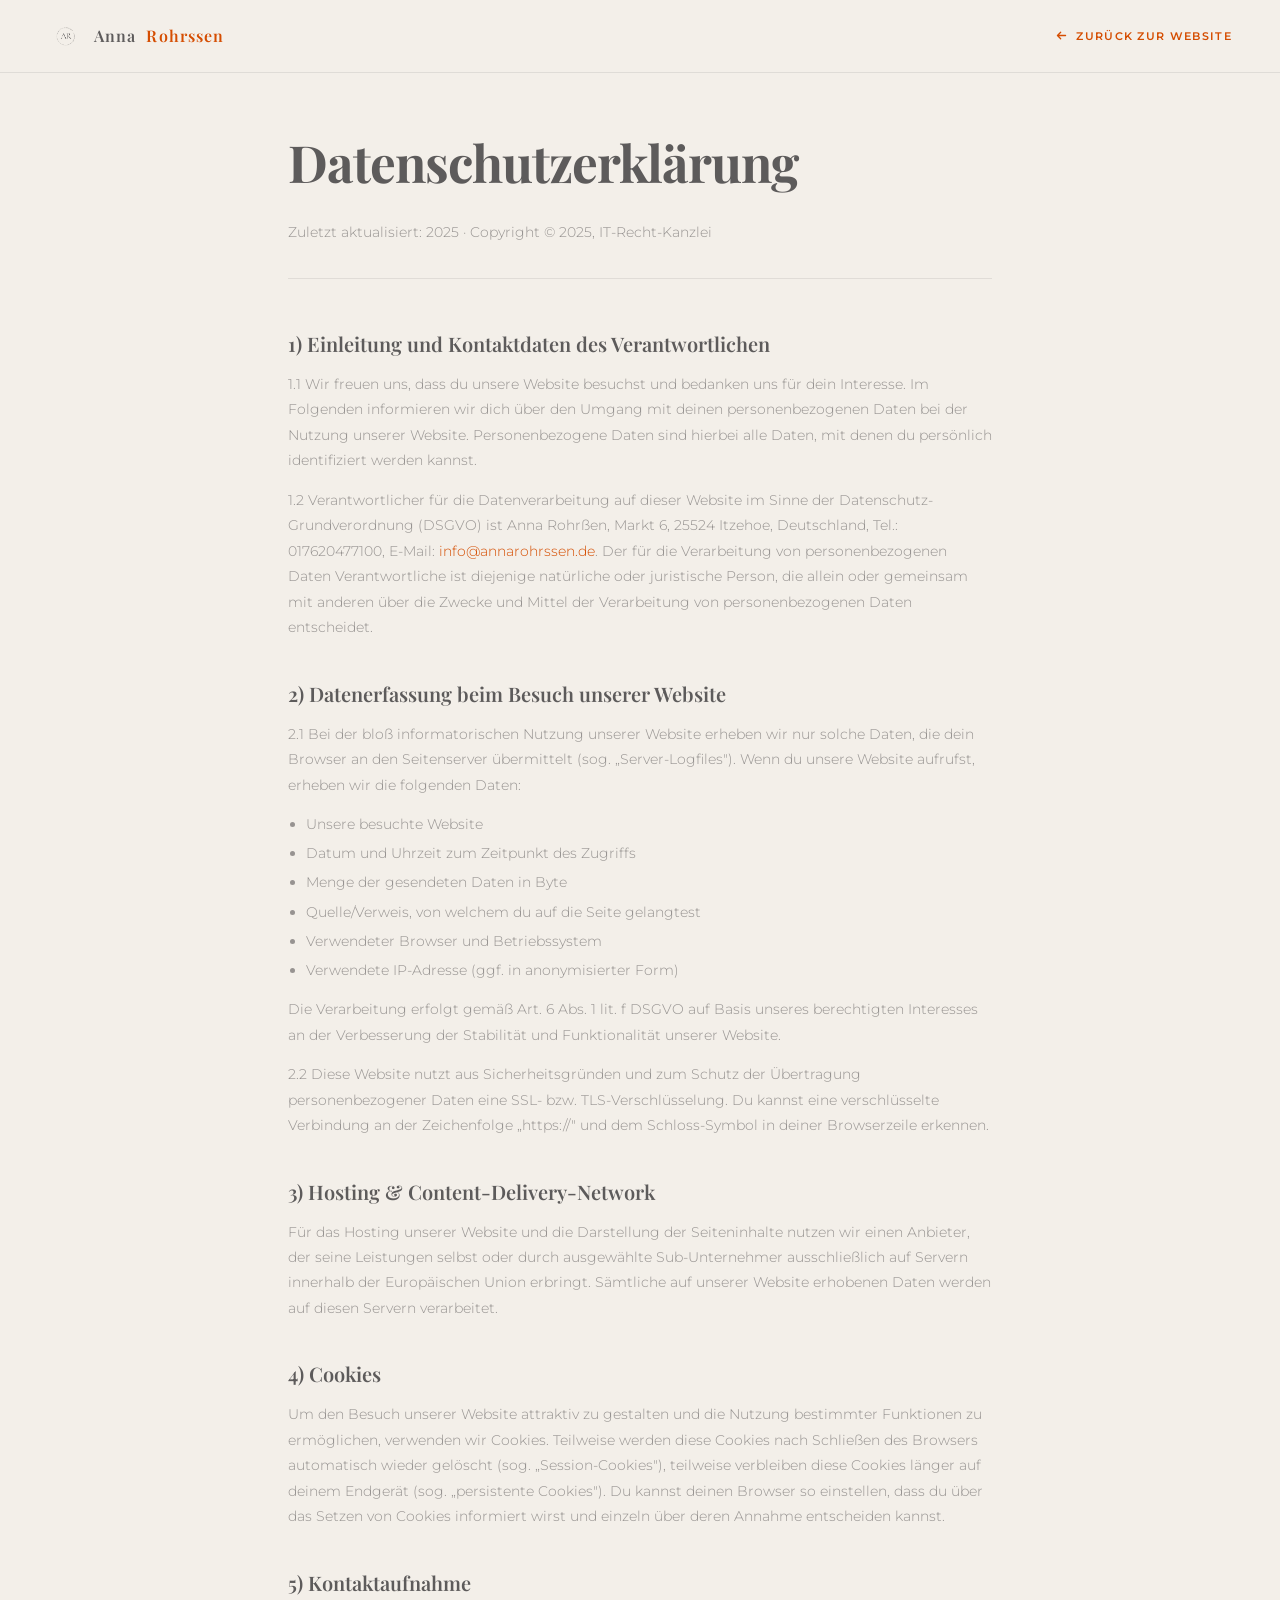
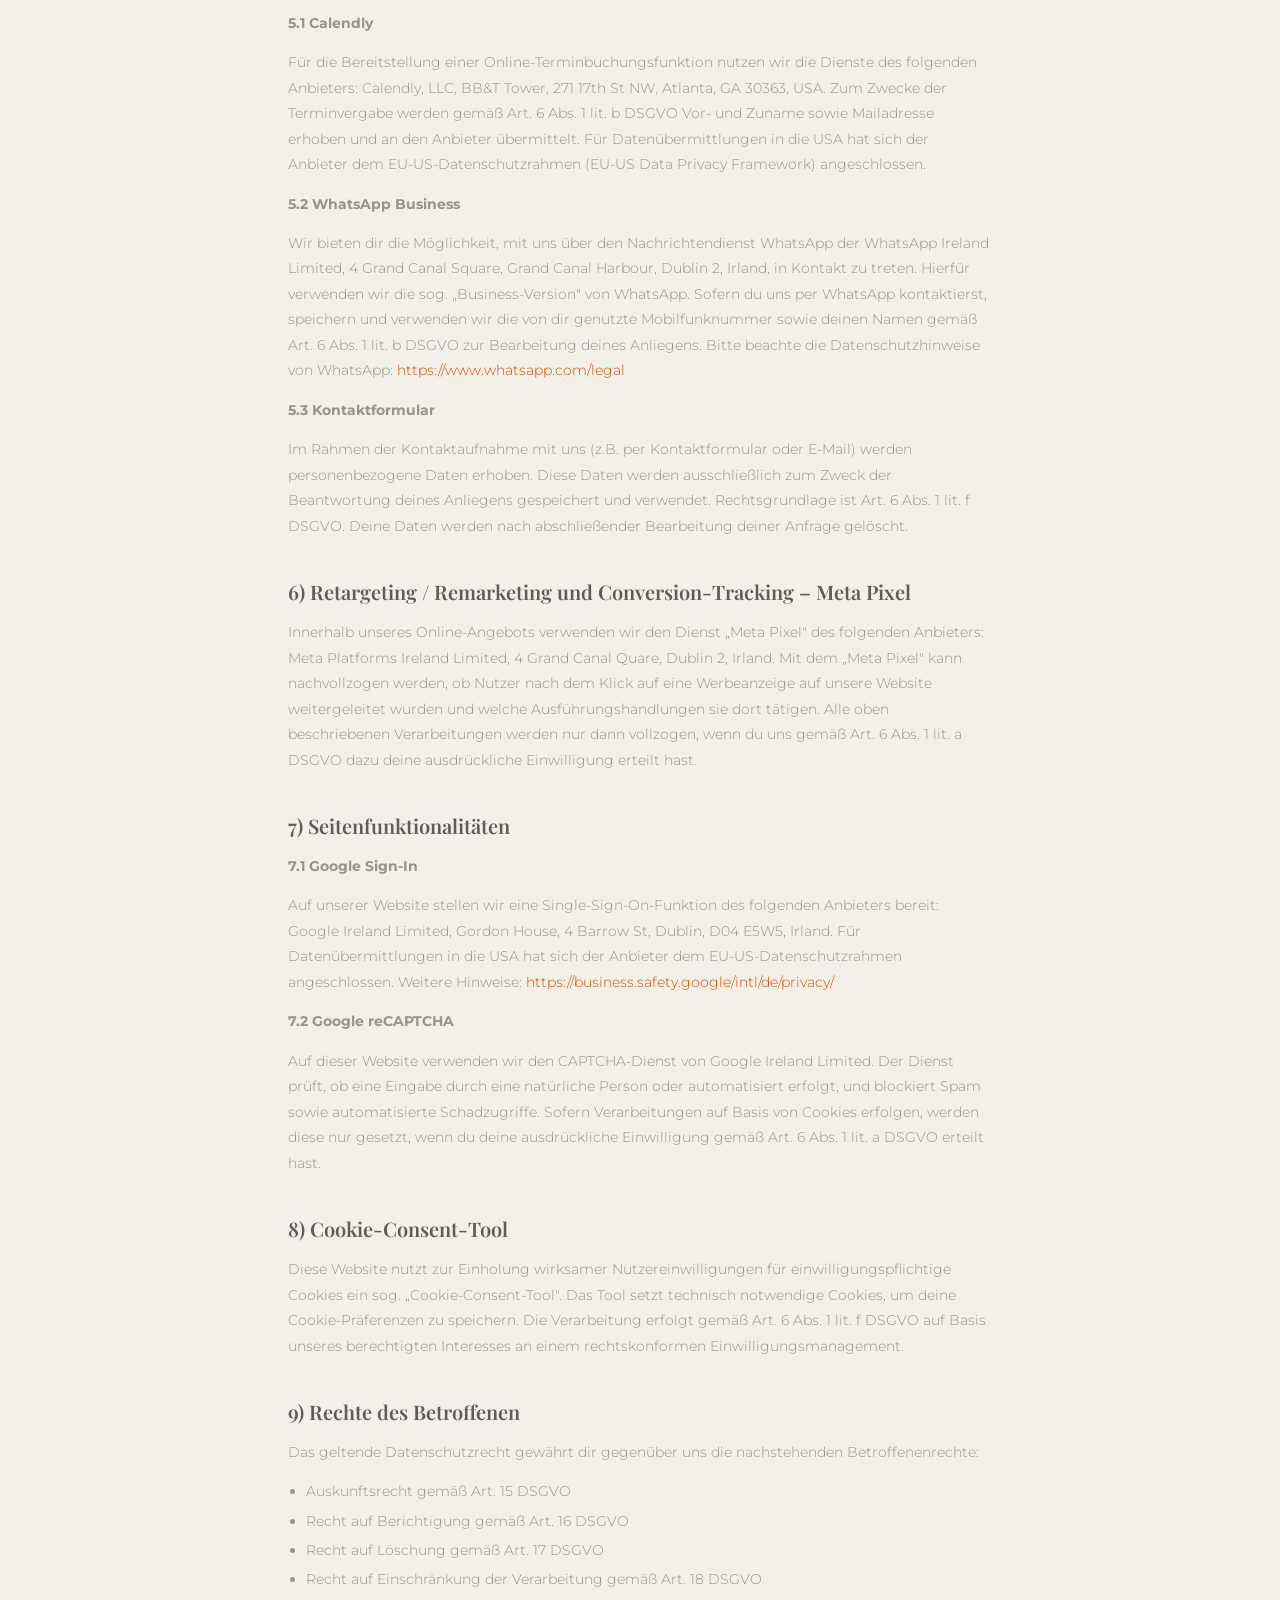
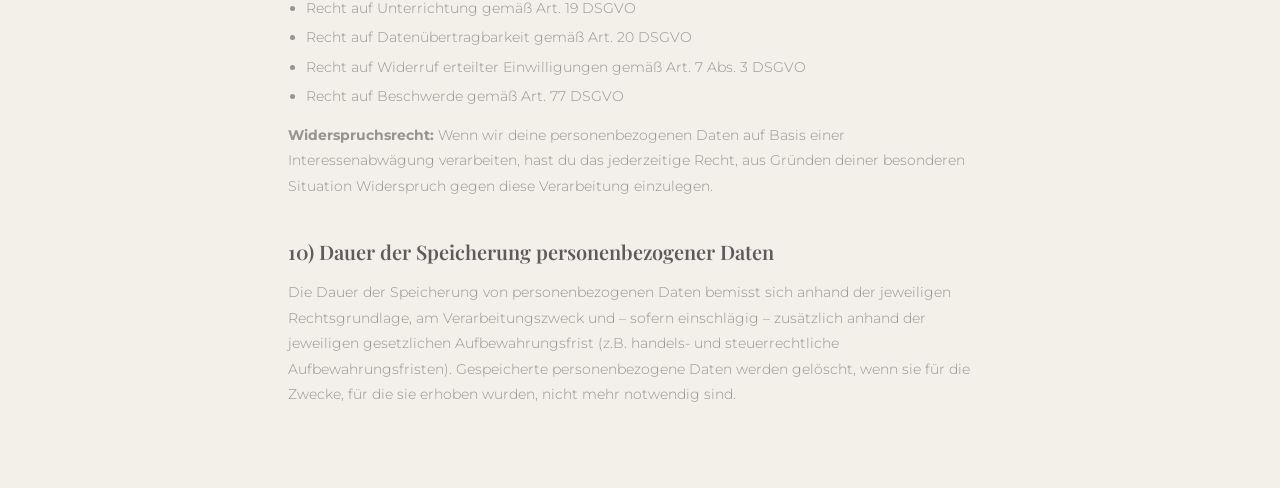
==== datenschutz.html @ 16c6334c "Website initial upload" ====
<!DOCTYPE html>
<html lang="de">
<head>
  <meta charset="UTF-8" />
  <meta name="viewport" content="width=device-width, initial-scale=1.0" />
  <title>Datenschutz – Anna Rohrssen Marketing</title>
  <link rel="preconnect" href="https://fonts.googleapis.com" />
  <link rel="preconnect" href="https://fonts.gstatic.com" crossorigin />
  <link href="https://fonts.googleapis.com/css2?family=Great+Vibes&family=Playfair+Display:ital,wght@0,400;0,600;0,700&family=Montserrat:wght@300;400;500;600&display=swap" rel="stylesheet" />
  <link rel="stylesheet" href="styles.css" />
  <style>
    body { cursor: auto; }
    #c-dot, #c-ring { display: none; }
    #progress { display: none; }
    .legal-nav {
      position: fixed;
      top: 0; left: 0; right: 0;
      padding: 18px 48px;
      background: rgba(243,239,233,0.95);
      backdrop-filter: blur(18px);
      border-bottom: 1px solid var(--border);
      display: flex;
      align-items: center;
      justify-content: space-between;
      z-index: 100;
    }
    .legal-nav .logo {
      display: flex; align-items: center; gap: 10px;
      font-family: var(--serif);
      font-size: 16px;
      font-weight: 600;
      letter-spacing: 0.07em;
      color: var(--text);
      text-decoration: none;
    }
    .legal-nav .logo img { height: 36px; width: 36px; object-fit: contain; }
    .legal-nav .logo span { color: var(--accent); }
    .back-btn {
      display: inline-flex;
      align-items: center;
      gap: 8px;
      font-size: 11px;
      font-weight: 600;
      letter-spacing: 0.12em;
      text-transform: uppercase;
      color: var(--accent);
      text-decoration: none;
      transition: gap .25s;
    }
    .back-btn:hover { gap: 13px; }
    @media(max-width:768px) {
      .legal-nav { padding: 14px 24px; }
      .legal-page { padding: 0 24px; margin-top: 96px; }
    }
  </style>
</head>
<body>

  <nav class="legal-nav">
    <a href="index.html" class="logo">
      <img src="logo.png" alt="AR Logo" />
      Anna <span>Rohrssen</span>
    </a>
    <a href="index.html" class="back-btn">
      <svg width="13" height="13" viewBox="0 0 16 16" fill="none" aria-hidden="true">
        <path d="M13 8H3M3 8L7 4M3 8L7 12" stroke="currentColor" stroke-width="1.6" stroke-linecap="round" stroke-linejoin="round"/>
      </svg>
      Zurück zur Website
    </a>
  </nav>

  <main class="legal-page">
    <h1>Datenschutzerklärung</h1>
    <p class="legal-sub">Zuletzt aktualisiert: 2025 · Copyright © 2025, IT-Recht-Kanzlei</p>

    <h2>1) Einleitung und Kontaktdaten des Verantwortlichen</h2>
    <p>
      1.1 Wir freuen uns, dass du unsere Website besuchst und bedanken uns für dein Interesse. Im Folgenden informieren wir dich über den Umgang mit deinen personenbezogenen Daten bei der Nutzung unserer Website. Personenbezogene Daten sind hierbei alle Daten, mit denen du persönlich identifiziert werden kannst.
    </p>
    <p>
      1.2 Verantwortlicher für die Datenverarbeitung auf dieser Website im Sinne der Datenschutz-Grundverordnung (DSGVO) ist Anna Rohrßen, Markt 6, 25524 Itzehoe, Deutschland, Tel.: 017620477100, E-Mail: <a href="mailto:info@annarohrssen.de">info@annarohrssen.de</a>. Der für die Verarbeitung von personenbezogenen Daten Verantwortliche ist diejenige natürliche oder juristische Person, die allein oder gemeinsam mit anderen über die Zwecke und Mittel der Verarbeitung von personenbezogenen Daten entscheidet.
    </p>

    <h2>2) Datenerfassung beim Besuch unserer Website</h2>
    <p>
      2.1 Bei der bloß informatorischen Nutzung unserer Website erheben wir nur solche Daten, die dein Browser an den Seitenserver übermittelt (sog. „Server-Logfiles"). Wenn du unsere Website aufrufst, erheben wir die folgenden Daten:
    </p>
    <ul>
      <li>Unsere besuchte Website</li>
      <li>Datum und Uhrzeit zum Zeitpunkt des Zugriffs</li>
      <li>Menge der gesendeten Daten in Byte</li>
      <li>Quelle/Verweis, von welchem du auf die Seite gelangtest</li>
      <li>Verwendeter Browser und Betriebssystem</li>
      <li>Verwendete IP-Adresse (ggf. in anonymisierter Form)</li>
    </ul>
    <p>
      Die Verarbeitung erfolgt gemäß Art. 6 Abs. 1 lit. f DSGVO auf Basis unseres berechtigten Interesses an der Verbesserung der Stabilität und Funktionalität unserer Website.
    </p>
    <p>
      2.2 Diese Website nutzt aus Sicherheitsgründen und zum Schutz der Übertragung personenbezogener Daten eine SSL- bzw. TLS-Verschlüsselung. Du kannst eine verschlüsselte Verbindung an der Zeichenfolge „https://" und dem Schloss-Symbol in deiner Browserzeile erkennen.
    </p>

    <h2>3) Hosting &amp; Content-Delivery-Network</h2>
    <p>
      Für das Hosting unserer Website und die Darstellung der Seiteninhalte nutzen wir einen Anbieter, der seine Leistungen selbst oder durch ausgewählte Sub-Unternehmer ausschließlich auf Servern innerhalb der Europäischen Union erbringt. Sämtliche auf unserer Website erhobenen Daten werden auf diesen Servern verarbeitet.
    </p>

    <h2>4) Cookies</h2>
    <p>
      Um den Besuch unserer Website attraktiv zu gestalten und die Nutzung bestimmter Funktionen zu ermöglichen, verwenden wir Cookies. Teilweise werden diese Cookies nach Schließen des Browsers automatisch wieder gelöscht (sog. „Session-Cookies"), teilweise verbleiben diese Cookies länger auf deinem Endgerät (sog. „persistente Cookies"). Du kannst deinen Browser so einstellen, dass du über das Setzen von Cookies informiert wirst und einzeln über deren Annahme entscheiden kannst.
    </p>

    <h2>5) Kontaktaufnahme</h2>

    <p><strong>5.1 Calendly</strong></p>
    <p>
      Für die Bereitstellung einer Online-Terminbuchungsfunktion nutzen wir die Dienste des folgenden Anbieters: Calendly, LLC, BB&amp;T Tower, 271 17th St NW, Atlanta, GA 30363, USA. Zum Zwecke der Terminvergabe werden gemäß Art. 6 Abs. 1 lit. b DSGVO Vor- und Zuname sowie Mailadresse erhoben und an den Anbieter übermittelt. Für Datenübermittlungen in die USA hat sich der Anbieter dem EU-US-Datenschutzrahmen (EU-US Data Privacy Framework) angeschlossen.
    </p>

    <p><strong>5.2 WhatsApp Business</strong></p>
    <p>
      Wir bieten dir die Möglichkeit, mit uns über den Nachrichtendienst WhatsApp der WhatsApp Ireland Limited, 4 Grand Canal Square, Grand Canal Harbour, Dublin 2, Irland, in Kontakt zu treten. Hierfür verwenden wir die sog. „Business-Version" von WhatsApp. Sofern du uns per WhatsApp kontaktierst, speichern und verwenden wir die von dir genutzte Mobilfunknummer sowie deinen Namen gemäß Art. 6 Abs. 1 lit. b DSGVO zur Bearbeitung deines Anliegens. Bitte beachte die Datenschutzhinweise von WhatsApp: <a href="https://www.whatsapp.com/legal/?eea=1#privacypolicy" target="_blank" rel="noopener">https://www.whatsapp.com/legal</a>
    </p>

    <p><strong>5.3 Kontaktformular</strong></p>
    <p>
      Im Rahmen der Kontaktaufnahme mit uns (z.B. per Kontaktformular oder E-Mail) werden personenbezogene Daten erhoben. Diese Daten werden ausschließlich zum Zweck der Beantwortung deines Anliegens gespeichert und verwendet. Rechtsgrundlage ist Art. 6 Abs. 1 lit. f DSGVO. Deine Daten werden nach abschließender Bearbeitung deiner Anfrage gelöscht.
    </p>

    <h2>6) Retargeting / Remarketing und Conversion-Tracking – Meta Pixel</h2>
    <p>
      Innerhalb unseres Online-Angebots verwenden wir den Dienst „Meta Pixel" des folgenden Anbieters: Meta Platforms Ireland Limited, 4 Grand Canal Quare, Dublin 2, Irland. Mit dem „Meta Pixel" kann nachvollzogen werden, ob Nutzer nach dem Klick auf eine Werbeanzeige auf unsere Website weitergeleitet wurden und welche Ausführungshandlungen sie dort tätigen. Alle oben beschriebenen Verarbeitungen werden nur dann vollzogen, wenn du uns gemäß Art. 6 Abs. 1 lit. a DSGVO dazu deine ausdrückliche Einwilligung erteilt hast.
    </p>

    <h2>7) Seitenfunktionalitäten</h2>

    <p><strong>7.1 Google Sign-In</strong></p>
    <p>
      Auf unserer Website stellen wir eine Single-Sign-On-Funktion des folgenden Anbieters bereit: Google Ireland Limited, Gordon House, 4 Barrow St, Dublin, D04 E5W5, Irland. Für Datenübermittlungen in die USA hat sich der Anbieter dem EU-US-Datenschutzrahmen angeschlossen. Weitere Hinweise: <a href="https://business.safety.google/intl/de/privacy/" target="_blank" rel="noopener">https://business.safety.google/intl/de/privacy/</a>
    </p>

    <p><strong>7.2 Google reCAPTCHA</strong></p>
    <p>
      Auf dieser Website verwenden wir den CAPTCHA-Dienst von Google Ireland Limited. Der Dienst prüft, ob eine Eingabe durch eine natürliche Person oder automatisiert erfolgt, und blockiert Spam sowie automatisierte Schadzugriffe. Sofern Verarbeitungen auf Basis von Cookies erfolgen, werden diese nur gesetzt, wenn du deine ausdrückliche Einwilligung gemäß Art. 6 Abs. 1 lit. a DSGVO erteilt hast.
    </p>

    <h2>8) Cookie-Consent-Tool</h2>
    <p>
      Diese Website nutzt zur Einholung wirksamer Nutzereinwilligungen für einwilligungspflichtige Cookies ein sog. „Cookie-Consent-Tool". Das Tool setzt technisch notwendige Cookies, um deine Cookie-Präferenzen zu speichern. Die Verarbeitung erfolgt gemäß Art. 6 Abs. 1 lit. f DSGVO auf Basis unseres berechtigten Interesses an einem rechtskonformen Einwilligungsmanagement.
    </p>

    <h2>9) Rechte des Betroffenen</h2>
    <p>Das geltende Datenschutzrecht gewährt dir gegenüber uns die nachstehenden Betroffenenrechte:</p>
    <ul>
      <li>Auskunftsrecht gemäß Art. 15 DSGVO</li>
      <li>Recht auf Berichtigung gemäß Art. 16 DSGVO</li>
      <li>Recht auf Löschung gemäß Art. 17 DSGVO</li>
      <li>Recht auf Einschränkung der Verarbeitung gemäß Art. 18 DSGVO</li>
      <li>Recht auf Unterrichtung gemäß Art. 19 DSGVO</li>
      <li>Recht auf Datenübertragbarkeit gemäß Art. 20 DSGVO</li>
      <li>Recht auf Widerruf erteilter Einwilligungen gemäß Art. 7 Abs. 3 DSGVO</li>
      <li>Recht auf Beschwerde gemäß Art. 77 DSGVO</li>
    </ul>
    <p>
      <strong>Widerspruchsrecht:</strong> Wenn wir deine personenbezogenen Daten auf Basis einer Interessenabwägung verarbeiten, hast du das jederzeitige Recht, aus Gründen deiner besonderen Situation Widerspruch gegen diese Verarbeitung einzulegen.
    </p>

    <h2>10) Dauer der Speicherung personenbezogener Daten</h2>
    <p>
      Die Dauer der Speicherung von personenbezogenen Daten bemisst sich anhand der jeweiligen Rechtsgrundlage, am Verarbeitungszweck und – sofern einschlägig – zusätzlich anhand der jeweiligen gesetzlichen Aufbewahrungsfrist (z.B. handels- und steuerrechtliche Aufbewahrungsfristen). Gespeicherte personenbezogene Daten werden gelöscht, wenn sie für die Zwecke, für die sie erhoben wurden, nicht mehr notwendig sind.
    </p>
  </main>

</body>
</html>
---- styles.css ----
/* ============================================
   ANNA ROHRSSEN — Premium Website
   Light Mode · Warm Design · GSAP-Animationen
   Farben nach Aktuelles Design.docx
   ============================================ */

/* ---- Variables ---- */
:root {
  /* Aus Aktuelles Design.docx */
  --bg:          #f3efe9;   /* Haupthintergrund: warmes Creme */
  --bg2:         #ede9e1;   /* Sekundärer Hintergrund */
  --bg3:         #e8e3db;   /* Karten-Hintergrund */
  --white:       #ffffff;

  --text:        #5d5b5b;   /* Hauptschrift */
  --text2:       rgba(93,91,91,0.62);
  --text3:       rgba(93,91,91,0.35);

  --accent:      #d54d01;   /* CTA / Highlights: Orange-Rot */
  --accent2:     #b84100;   /* Hover-Dunkel */
  --accent-pale: rgba(213,77,1,0.08);

  --border:      rgba(93,91,91,0.13);
  --border-acc:  rgba(213,77,1,0.28);
  --shadow:      0 8px 32px rgba(93,91,91,0.12);
  --shadow-lg:   0 24px 64px rgba(93,91,91,0.16);

  /* Schriften — kein Great Vibes/Brittany mehr (Punkt 1) */
  --serif:    'Playfair Display', Georgia, serif;
  --sans:     'Montserrat', -apple-system, sans-serif;

  /* Sonstiges */
  --ease:    cubic-bezier(0.25,0.46,0.45,0.94);
  --ease2:   cubic-bezier(0.76,0,0.24,1);
  --r-sm:    8px;
  --r-md:    16px;
  --r-lg:    24px;
  --r-xl:    40px;
  --mw:      1200px;
  --pad:     clamp(72px,9vw,128px);
}

/* ---- Reset ---- */
*, *::before, *::after { margin:0; padding:0; box-sizing:border-box; }
html { scroll-behavior: auto; font-size: 16px; }
body {
  background: var(--bg);
  color: var(--text);
  font-family: var(--sans);
  line-height: 1.65;
  overflow-x: hidden;
  cursor: auto; /* Punkt 12: kein custom cursor */
}
a { color: inherit; text-decoration: none; }
img { max-width: 100%; display: block; }
button { cursor: pointer; border: none; background: none; }

/* Scrollbar */
::-webkit-scrollbar { width: 3px; }
::-webkit-scrollbar-track { background: var(--bg); }
::-webkit-scrollbar-thumb { background: var(--accent); border-radius: 2px; }


/* ============================================
   PRELOADER
   ============================================ */
#preloader {
  position: fixed;
  inset: 0;
  z-index: 9999;
  background: var(--bg);
  display: flex;
  align-items: center;
  justify-content: center;
  flex-direction: column;
  gap: 28px;
}
.pre__img {
  width: 72px;
  height: 72px;
  object-fit: contain;
  opacity: 0;
  transform: translateY(18px);
}
.pre__logo {
  font-family: var(--serif);
  font-size: clamp(22px,4vw,38px);
  font-weight: 400;
  letter-spacing: 0.18em;
  color: var(--text);
  opacity: 0;
  transform: translateY(18px);
}
.pre__logo span { color: var(--accent); }
.pre__bar-wrap {
  width: min(240px,55vw);
  height: 1px;
  background: var(--border);
  overflow: hidden;
}
.pre__bar {
  height: 100%;
  width: 0%;
  background: linear-gradient(90deg, var(--accent), #e87040);
}
.pre__pct {
  font-size: 10px;
  letter-spacing: 0.22em;
  color: var(--text3);
  font-weight: 300;
}


/* Punkt 12: Custom Cursor entfernt */
#c-dot, #c-ring { display: none; }


/* ============================================
   SCROLL PROGRESS
   ============================================ */
#progress {
  position: fixed;
  top: 0; left: 0;
  height: 2px;
  width: 0%;
  background: linear-gradient(90deg, var(--accent), #e87040);
  z-index: 9000;
}


/* ============================================
   NAVIGATION
   ============================================ */
#nav {
  position: fixed;
  top: 0; left: 0; right: 0;
  z-index: 1000;
  padding: 22px 48px;
  display: flex;
  align-items: center;
  justify-content: space-between;
  gap: 24px;
  transition: padding .4s var(--ease), background .4s, backdrop-filter .4s, box-shadow .4s;
}
#nav.scrolled {
  padding: 14px 48px;
  background: rgba(243,239,233,0.94);
  backdrop-filter: blur(18px);
  box-shadow: 0 1px 0 var(--border);
}
.nav__logo {
  display: flex;
  align-items: center;
  gap: 12px;
}
.nav__logo-img {
  height: 54px;
  width: 54px;
  object-fit: contain;
  flex-shrink: 0;
}
.nav__logo-text { display: none; }
.nav__links { display: flex; gap: 32px; list-style: none; }
.nav__links a {
  font-size: 11px;
  font-weight: 500;
  letter-spacing: 0.14em;
  text-transform: uppercase;
  color: var(--text2);
  transition: color .2s;
  position: relative;
}
.nav__links a::after {
  content: '';
  position: absolute;
  bottom: -4px; left: 0;
  width: 0; height: 1px;
  background: var(--accent);
  transition: width .35s var(--ease);
}
.nav__links a:hover { color: var(--text); }
.nav__links a:hover::after { width: 100%; }
/* Punkt 3: Nav-CTA standardmäßig gefüllt */
.nav__btn {
  padding: 10px 24px;
  border: 1.5px solid var(--accent);
  border-radius: 100px;
  font-size: 11px;
  font-weight: 600;
  letter-spacing: 0.1em;
  text-transform: uppercase;
  background: var(--accent);
  color: var(--white);
  transition: all .32s var(--ease);
  white-space: nowrap;
}
.nav__btn:hover {
  background: var(--accent2);
  border-color: var(--accent2);
}


/* ============================================
   HERO
   ============================================ */
#hero {
  position: relative;
  width: 100%;
  height: 100vh;
  min-height: 680px;
  display: flex;
  align-items: center;
  overflow: hidden;
}
/* Punkt 2: Bild mehr rechts, Kopf vollständig sichtbar */
.hero__bg {
  position: absolute;
  inset: 0;
  background-size: cover;
  background-position: 100% 20%;
  animation: kenBurns 28s ease-in-out infinite alternate;
  z-index: 0;
}
@keyframes kenBurns {
  0%   { transform: scale(1.04); }
  100% { transform: scale(1.0);  }
}
.hero__overlay {
  position: absolute;
  inset: 0;
  background:
    linear-gradient(to right,
      rgba(243,239,233,0.98) 0%,
      rgba(243,239,233,0.97) 42%,
      rgba(243,239,233,0.55) 62%,
      rgba(243,239,233,0.05) 100%
    ),
    linear-gradient(to bottom,
      transparent 70%,
      rgba(243,239,233,0.98) 100%
    );
  z-index: 1;
}
/* Punkt 2: Inhalt bleibt klar auf der linken Seite */
.hero__content {
  position: relative;
  z-index: 2;
  max-width: var(--mw);
  margin: 0 auto;
  padding: 0 48px;
  width: 100%;
  padding-top: 148px; /* Abstand zur fixen Nav */
}
.hero__content-inner {
  max-width: 540px; /* Text bleibt links, überlagert Gesicht nicht */
}
.hero__eyebrow {
  display: inline-flex;
  align-items: center;
  gap: 12px;
  font-size: 10px;
  letter-spacing: 0.28em;
  text-transform: uppercase;
  color: var(--accent);
  margin-bottom: 24px;
  font-weight: 600;
  opacity: 0;
  transform: translateY(16px);
}
.hero__eyebrow::before {
  content: '';
  display: block;
  width: 26px; height: 1px;
  background: var(--accent);
}

/* Logo im Hero */
.hero__logo {
  display: block;
  width: 80px;
  height: 80px;
  object-fit: contain;
  margin-bottom: 32px;
  opacity: 0;
  transform: translateY(16px);
}

/* Punkt 1: kein Brittany/Great Vibes mehr → Playfair italic */
.hero__script {
  font-family: var(--serif);
  font-style: italic;
  font-size: clamp(20px,2.2vw,30px);
  color: var(--accent);
  margin-bottom: 4px;
  display: block;
  opacity: 0;
  transform: translateY(16px);
  line-height: 1.3;
}
.hero__headline {
  font-family: var(--serif);
  font-size: clamp(34px,4.1vw,62px);
  line-height: 1.12;
  font-weight: 700;
  letter-spacing: -0.02em;
  color: var(--text);
  margin-bottom: 28px;
}
.hero__headline .line {
  display: block;
  overflow: hidden;
}
.hero__headline .word {
  display: inline-block;
  transform: translateY(115%);
}
.hero__headline .word-wrap {
  display: inline-block;
  overflow: hidden;
  vertical-align: bottom;
}
.hero__headline .accent {
  color: var(--accent);
  font-style: italic;
}
.hero__sub {
  font-size: clamp(14px,1.3vw,17px);
  color: var(--text2);
  max-width: 440px;
  line-height: 1.75;
  margin-bottom: 44px;
  font-weight: 300;
  opacity: 0;
  transform: translateY(16px);
}
.hero__audience {
  display: inline-block;
  font-family: var(--sans);
  font-size: 11px;
  font-weight: 600;
  letter-spacing: 0.13em;
  text-transform: uppercase;
  color: var(--accent);
  border: 1.5px solid var(--accent);
  border-radius: 50px;
  padding: 7px 18px;
  margin-bottom: 32px;
  cursor: default;
  user-select: none;
  pointer-events: none;
  opacity: 0;
  transform: translateY(14px);
}
.hero__ctas {
  display: flex;
  gap: 16px;
  flex-wrap: wrap;
  opacity: 0;
  transform: translateY(16px);
}

/* Buttons — Punkt 5: kein transform/movement beim Hover */
.btn-primary {
  display: inline-flex;
  align-items: center;
  gap: 10px;
  padding: 16px 36px;
  background: var(--accent);
  color: var(--white);
  font-size: 12px;
  font-weight: 600;
  letter-spacing: 0.1em;
  text-transform: uppercase;
  border-radius: 100px;
  border: 1.5px solid var(--accent);
  cursor: pointer;
  transition: background .3s, box-shadow .3s;
}
.btn-primary:hover {
  background: var(--accent2);
  border-color: var(--accent2);
  box-shadow: 0 8px 24px rgba(213,77,1,0.25);
}
.btn-primary svg { transition: transform .3s var(--ease); }
.btn-primary:hover svg { transform: translateX(4px); }

.btn-ghost {
  display: inline-flex;
  align-items: center;
  gap: 10px;
  padding: 15px 34px;
  border: 1.5px solid var(--border);
  color: var(--text2);
  font-size: 12px;
  font-weight: 500;
  letter-spacing: 0.1em;
  text-transform: uppercase;
  border-radius: 100px;
  cursor: pointer;
  transition: border-color .3s, color .3s;
}
.btn-ghost:hover { border-color: var(--accent); color: var(--accent); }

/* Punkt 4: Scroll-Hinweis entfernt */
.hero__scroll-hint { display: none !important; }

.hero__scroll-hint--hidden {
  position: absolute;
  bottom: 40px; left: 50%;
  transform: translateX(-50%);
  z-index: 2;
  display: flex;
  flex-direction: column;
  align-items: center;
  gap: 8px;
  font-size: 9px;
  letter-spacing: 0.24em;
  text-transform: uppercase;
  color: var(--text3);
  opacity: 0;
}
.scroll-line {
  width: 1px;
  height: 48px;
  background: linear-gradient(to bottom, var(--accent), transparent);
  animation: pulse 2.2s ease-in-out infinite;
}
@keyframes pulse { 0%,100%{opacity:.3} 50%{opacity:1} }


/* ============================================
   STATS BAR — Punkt 7: aussagekräftige Zahlen
   ============================================ */
#stats-bar {
  background: var(--white);
  margin-top: 56px;
  margin-bottom: 0;
  padding: 52px 48px;
}
.stats-bar__inner {
  max-width: var(--mw);
  margin: 0 auto;
  display: grid;
  grid-template-columns: repeat(4, 1fr);
  gap: 24px;
}
.stat-cell {
  background: var(--bg2);
  border-radius: var(--r);
  padding: 40px 32px;
  display: flex;
  flex-direction: column;
  gap: 8px;
  align-items: center;
  text-align: center;
  transition: background .3s, box-shadow .3s;
}
.stat-cell:hover {
  background: var(--bg2);
  box-shadow: var(--shadow);
}
.stat-cell__num {
  font-family: var(--serif);
  font-size: clamp(30px,3.5vw,48px);
  font-weight: 700;
  color: var(--accent);
  line-height: 1;
}
.stat-cell__label {
  font-size: 12px;
  color: var(--text2);
  font-weight: 400;
  letter-spacing: 0.03em;
  line-height: 1.4;
}
@media(max-width: 768px) {
  .stats-bar__inner { grid-template-columns: repeat(2,1fr); }
}
@media(max-width: 420px) {
  .stats-bar__inner { grid-template-columns: 1fr 1fr; }
}


/* ============================================
   TICKER — Punkt 6: Ticker entfernt (zu unruhig)
   ============================================ */
#ticker { display: none; }
#ticker {
  overflow: hidden;
  white-space: nowrap;
  border-top: 1px solid var(--border);
  border-bottom: 1px solid var(--border);
  padding: 16px 0;
  background: var(--bg2);
}
.ticker__track {
  display: inline-flex;
  animation: tickscroll 24s linear infinite;
}
.ticker__item {
  display: inline-flex;
  align-items: center;
  gap: 24px;
  padding: 0 24px;
  font-size: 11px;
  letter-spacing: 0.15em;
  text-transform: uppercase;
  color: var(--text3);
  font-weight: 400;
}
.ticker__item .dot { color: var(--accent); font-size: 13px; }
@keyframes tickscroll {
  0%   { transform: translateX(0); }
  100% { transform: translateX(-50%); }
}


/* ============================================
   SECTION UTILITIES
   ============================================ */
.section { padding: var(--pad) 48px; }
.container { max-width: var(--mw); margin: 0 auto; }
.section--alt { background: var(--bg2); }

.s-tag {
  display: inline-flex;
  align-items: center;
  gap: 10px;
  font-size: 10px;
  letter-spacing: 0.24em;
  text-transform: uppercase;
  color: var(--accent);
  font-weight: 600;
  margin-bottom: 16px;
}
.s-tag::before {
  content: '';
  display: block;
  width: 20px; height: 1px;
  background: var(--accent);
}
.s-heading {
  font-family: var(--serif);
  font-size: clamp(32px,4.5vw,56px);
  line-height: 1.1;
  font-weight: 700;
  letter-spacing: -0.02em;
  color: var(--text);
  margin-bottom: 16px;
}
.s-heading em {
  color: var(--accent);
  font-style: italic;
}
.s-script {
  display: block;
  font-family: var(--serif);
  font-style: italic;
  font-size: clamp(18px,2vw,26px);
  color: var(--accent);
  line-height: 1.4;
  margin-bottom: 6px;
  font-weight: 400;
}
.s-sub {
  font-size: 15px;
  color: var(--text2);
  max-width: 540px;
  line-height: 1.78;
  font-weight: 300;
}


/* ============================================
   SERVICES
   ============================================ */
.services__header {
  display: flex;
  align-items: flex-end;
  justify-content: space-between;
  gap: 40px;
  margin-bottom: 56px;
  flex-wrap: wrap;
}
.services__grid {
  display: grid;
  grid-template-columns: repeat(3, 1fr);
  gap: 22px;
  align-items: stretch;
}
/* Kacheln gleiche Höhe */
.svc {
  background: var(--white);
  border: 1px solid var(--border);
  border-radius: var(--r-lg);
  padding: 44px 36px;
  position: relative;
  overflow: hidden;
  display: flex;
  flex-direction: column;
  transition: border-color .38s, transform .38s var(--ease), box-shadow .38s;
  cursor: default;
}
.svc::after {
  content: '';
  position: absolute;
  bottom: 0; left: 0; right: 0;
  height: 3px;
  background: linear-gradient(90deg, var(--accent), #e87040);
  transform: scaleX(0);
  transform-origin: left;
  transition: transform .4s var(--ease);
}
.svc:hover {
  border-color: var(--border-acc);
  transform: translateY(-8px);
  box-shadow: var(--shadow-lg);
}
.svc:hover::after { transform: scaleX(1); }
.svc__icon {
  width: 50px; height: 50px;
  border: 1.5px solid var(--border-acc);
  border-radius: var(--r-sm);
  display: flex;
  align-items: center;
  justify-content: center;
  color: var(--accent);
  margin-bottom: 28px;
  flex-shrink: 0;
  transition: all .35s;
}
.svc:hover .svc__icon {
  background: var(--accent-pale);
  border-color: var(--accent);
}
.svc__num {
  position: absolute;
  top: 24px; right: 28px;
  font-family: var(--serif);
  font-size: 64px;
  font-weight: 700;
  color: rgba(93,91,91,0.04);
  line-height: 1;
  user-select: none;
  transition: color .4s;
}
.svc:hover .svc__num { color: rgba(213,77,1,0.06); }
.svc__title {
  font-family: var(--serif);
  font-size: 22px;
  font-weight: 600;
  margin-bottom: 14px;
  line-height: 1.25;
  color: var(--text);
  min-height: calc(22px * 1.25 * 2); /* 2 Zeilen reservieren */
}
.svc__text {
  font-size: 14px;
  color: var(--text2);
  line-height: 1.72;
  font-weight: 300;
  margin-bottom: 28px;
  flex: 1; /* zieht Höhe auf gleiche Länge */
}
.svc__link {
  display: inline-flex;
  align-items: center;
  gap: 8px;
  font-size: 11px;
  color: var(--accent);
  letter-spacing: 0.1em;
  text-transform: uppercase;
  font-weight: 600;
  transition: gap .25s;
  margin-top: auto;
}
.svc__link:hover { gap: 14px; }


/* ============================================
   PAKETE (zusätzliche Angebote)
   ============================================ */
.pakete__intro {
  margin-bottom: 48px;
}
.pakete__grid {
  display: grid;
  grid-template-columns: repeat(5, 1fr);
  gap: 18px;
  align-items: stretch;
}
.paket {
  background: var(--bg);
  border: 1px solid var(--border);
  border-radius: var(--r);
  padding: 32px 28px;
  display: flex;
  flex-direction: column;
  gap: 14px;
  transition: border-color .3s, box-shadow .3s, transform .3s var(--ease);
  position: relative;
  overflow: hidden;
}
.paket::after {
  content: '';
  position: absolute;
  bottom: 0; left: 0; right: 0;
  height: 2px;
  background: linear-gradient(90deg, var(--accent), #e87040);
  transform: scaleX(0);
  transform-origin: left;
  transition: transform .4s var(--ease);
}
.paket:hover {
  border-color: var(--border-acc);
  box-shadow: var(--shadow);
  transform: translateY(-5px);
}
.paket:hover::after { transform: scaleX(1); }
.paket__price {
  font-family: var(--serif);
  font-size: clamp(24px, 2.4vw, 32px);
  font-weight: 700;
  color: var(--accent);
  line-height: 1;
}
.paket__price-sub {
  font-size: 11px;
  color: var(--text3);
  letter-spacing: 0.08em;
  font-weight: 400;
  margin-left: 4px;
}
.paket__title {
  font-family: var(--serif);
  font-size: 18px;
  font-weight: 600;
  color: var(--text);
  line-height: 1.25;
}
.paket__desc {
  font-size: 13px;
  color: var(--text2);
  line-height: 1.68;
  font-weight: 300;
  flex: 1;
}
.paket__list {
  list-style: none;
  display: flex;
  flex-direction: column;
  gap: 7px;
  padding: 0;
  margin: 0;
}
.paket__list li {
  font-size: 12px;
  color: var(--text2);
  display: flex;
  gap: 8px;
  align-items: flex-start;
  line-height: 1.5;
}
.paket__list li::before {
  content: '✓';
  color: var(--accent);
  font-weight: 600;
  flex-shrink: 0;
  margin-top: 1px;
}
.paket__cta {
  display: inline-flex;
  align-items: center;
  gap: 7px;
  font-size: 11px;
  font-weight: 600;
  letter-spacing: 0.1em;
  text-transform: uppercase;
  color: var(--accent);
  text-decoration: none;
  margin-top: auto;
  transition: gap .25s;
}
.paket__cta:hover { gap: 12px; }
/* Beliebtestes Paket — absolut in der oberen rechten Ecke */
.svc__popular {
  position: absolute;
  top: 20px;
  right: 20px;
  font-size: 10px;
  font-weight: 700;
  letter-spacing: 0.12em;
  text-transform: uppercase;
  color: var(--white);
  background: var(--accent);
  border-radius: 50px;
  padding: 5px 13px;
  font-family: var(--sans);
}
/* NEU-Badge auf Paket */
.paket--new { border-color: var(--border-acc); }
.paket__badge {
  display: inline-block;
  font-size: 10px;
  font-weight: 700;
  letter-spacing: 0.12em;
  text-transform: uppercase;
  color: var(--accent);
  border: 1.5px solid var(--accent);
  border-radius: 50px;
  padding: 3px 10px;
  margin-bottom: 4px;
}
/* Bundle-Hinweis */
.pakete__bundle {
  margin-top: 36px;
  background: var(--bg2);
  border: 1px solid var(--border-acc);
  border-radius: var(--r);
  padding: 22px 28px;
  display: flex;
  align-items: center;
  gap: 16px;
  font-size: 13px;
  color: var(--text2);
  line-height: 1.6;
}
.pakete__bundle__icon { color: var(--accent); font-size: 18px; flex-shrink: 0; }
.pakete__bundle p { flex: 1; margin: 0; }
.pakete__bundle__link {
  white-space: nowrap;
  font-size: 11px;
  font-weight: 600;
  letter-spacing: 0.1em;
  text-transform: uppercase;
  color: var(--accent);
  text-decoration: none;
  flex-shrink: 0;
}
@media(max-width: 1024px) {
  .pakete__grid { grid-template-columns: repeat(2,1fr); }
  .pakete__bundle { flex-direction: column; align-items: flex-start; }
}
@media(max-width: 600px) {
  .pakete__grid { grid-template-columns: 1fr; }
}

/* ============================================
   PROCESS
   ============================================ */
#process { position: relative; overflow: hidden; }
.process__head { text-align: center; margin-bottom: 72px; }
.process__head .s-sub { margin: 0 auto; }
.process__head .s-tag { justify-content: center; }
.process__steps {
  position: relative;
  display: grid;
  grid-template-columns: repeat(3,1fr);
}
.process__steps::before {
  content: '';
  position: absolute;
  top: 31px;
  left: calc(100%/6);
  right: calc(100%/6);
  height: 1px;
  background: linear-gradient(90deg, transparent, var(--accent), transparent);
  opacity: 0.35;
}
.step {
  padding: 0 28px;
  display: flex;
  flex-direction: column;
  align-items: center;
  text-align: center;
}
.step__dot {
  width: 62px; height: 62px;
  border-radius: 50%;
  border: 1.5px solid var(--border-acc);
  background: var(--white);
  display: flex;
  align-items: center;
  justify-content: center;
  font-family: var(--serif);
  font-size: 22px;
  font-weight: 700;
  color: var(--accent);
  position: relative;
  z-index: 1;
  margin-bottom: 36px;
  transition: all .38s;
}
.step:hover .step__dot {
  background: var(--accent);
  color: var(--white);
  border-color: var(--accent);
  box-shadow: 0 8px 24px rgba(213,77,1,0.22);
}
.step__title {
  font-family: var(--serif);
  font-size: 19px;
  font-weight: 600;
  margin-bottom: 12px;
  color: var(--text);
}
.step__text {
  font-size: 14px;
  color: var(--text2);
  line-height: 1.7;
  font-weight: 300;
}


/* ============================================
   ABOUT
   ============================================ */
#about { position: relative; overflow: hidden; }
.about__inner {
  display: grid;
  grid-template-columns: 0.95fr 1.05fr;
  gap: 88px;
  align-items: center;
}
.about__visual { position: relative; }
.about__img {
  position: relative;
  border-radius: var(--r-lg);
  overflow: hidden;
  aspect-ratio: 3/4;
}
.about__img img {
  width: 100%; height: 100%;
  object-fit: cover;
  object-position: 70% top;
  display: block;
}
.about__badge {
  position: absolute;
  bottom: -18px; right: -18px;
  padding: 22px 26px;
  border-radius: var(--r-md);
  background: var(--white);
  border: 1px solid var(--border);
  box-shadow: var(--shadow);
  display: flex;
  flex-direction: column;
  gap: 5px;
  align-items: center;
  text-align: center;
  min-width: 148px;
}
.about__badge strong {
  font-family: var(--serif);
  font-size: 28px;
  font-weight: 700;
  color: var(--accent);
}
.about__badge span {
  font-size: 11px;
  color: var(--text2);
  letter-spacing: 0.03em;
  line-height: 1.5;
}
.about__body { display: flex; flex-direction: column; gap: 22px; }
/* Überschriften in About, Problem & CTA dauerhaft sichtbar – GSAP-Konflikt ausschließen */
#about .s-tag, #about .s-script, #about .s-heading,
#problem .s-tag, #problem .s-script, #problem .s-heading, #problem .s-sub,
#cta .s-tag, #cta .s-script, #cta .s-heading, #cta .s-sub {
  opacity: 1 !important;
  transform: none !important;
}
.about__text {
  font-size: 15px;
  color: var(--text2);
  line-height: 1.82;
  font-weight: 300;
}
.about__text strong { color: var(--text); font-weight: 500; }
.about__values { display: flex; flex-direction: column; gap: 13px; margin-top: 4px; }
.val {
  display: flex;
  align-items: center;
  gap: 13px;
  font-size: 14px;
  color: var(--text2);
}
.val-dot {
  width: 5px; height: 5px;
  border-radius: 50%;
  background: var(--accent);
  flex-shrink: 0;
}




/* ============================================
   TESTIMONIALS
   ============================================ */
#testimonials { position: relative; }
#testimonials::before {
  content: '';
  position: absolute;
  top: 0; left: 0; right: 0;
  height: 1px;
  background: linear-gradient(90deg, transparent, var(--border-acc), transparent);
}
.testi__head { text-align: center; margin-bottom: 60px; }
.testi__head .s-tag { justify-content: center; }
.testi__grid {
  display: grid;
  grid-template-columns: repeat(2,1fr);
  gap: 24px;
  align-items: start;
}
.testi {
  background: var(--white);
  border: 1px solid var(--border);
  border-radius: var(--r-lg);
  padding: 44px;
  position: relative;
  transition: border-color .38s, transform .38s var(--ease), box-shadow .38s;
}
.testi::before {
  content: '\201C';
  position: absolute;
  top: 18px; right: 32px;
  font-family: var(--serif);
  font-size: 88px;
  line-height: 1;
  color: rgba(213,77,1,0.07);
  font-weight: 700;
}
.testi:hover {
  border-color: var(--border-acc);
  transform: translateY(-5px);
  box-shadow: var(--shadow);
}
.testi__stars {
  display: flex;
  gap: 3px;
  margin-bottom: 20px;
  color: var(--accent);
  font-size: 13px;
}
.testi__text {
  font-size: 14px;
  line-height: 1.75;
  color: var(--text);
  font-style: italic;
  font-family: var(--sans);
  font-weight: 300;
  margin-bottom: 32px;
}
.testi__author { display: flex; align-items: center; gap: 14px; }
.testi__av {
  width: 44px; height: 44px;
  border-radius: 50%;
  background: linear-gradient(135deg, var(--accent), #e87040);
  display: flex;
  align-items: center;
  justify-content: center;
  font-size: 16px;
  font-weight: 600;
  color: var(--white);
  font-family: var(--serif);
  flex-shrink: 0;
}
.testi__name { font-size: 14px; font-weight: 600; color: var(--text); }
.testi__role { font-size: 12px; color: var(--text3); }


/* ============================================
   CTA SECTION
   ============================================ */
#cta {
  position: relative;
  overflow: hidden;
  padding: 120px 48px;
  text-align: center;
  background: var(--text);
}
.cta__bg-img {
  position: absolute;
  inset: 0;
  background-size: cover;
  background-position: 60% 43%;
  background-repeat: no-repeat;
  opacity: 0.22;
}
.cta__body {
  max-width: 760px;
  margin: 0 auto;
  position: relative;
  z-index: 1;
}
.cta__h {
  font-family: var(--serif);
  font-size: clamp(34px,4.8vw,62px);
  font-weight: 700;
  line-height: 1.1;
  letter-spacing: -0.02em;
  color: var(--white);
  margin-bottom: 22px;
}
.cta__script {
  display: block;
  font-family: var(--serif);
  font-style: italic;
  font-size: clamp(18px,2vw,26px);
  color: #e8a882;
  line-height: 1.4;
  margin-bottom: 8px;
  font-weight: 400;
}
.cta__sub {
  font-size: 16px;
  color: rgba(255,255,255,0.65);
  line-height: 1.72;
  max-width: 480px;
  margin: 0 auto 44px;
  font-weight: 300;
}
.cta__btns { display: flex; gap: 16px; justify-content: center; flex-wrap: wrap; }
.btn-primary-inv {
  display: inline-flex;
  align-items: center;
  gap: 10px;
  padding: 16px 36px;
  background: var(--white);
  color: var(--text);
  font-size: 12px;
  font-weight: 600;
  letter-spacing: 0.1em;
  text-transform: uppercase;
  border-radius: 100px;
  border: 1.5px solid var(--white);
  cursor: pointer;
  transition: background .3s, box-shadow .3s;
}
.btn-primary-inv:hover {
  background: var(--accent);
  border-color: var(--accent);
  color: var(--white);
  box-shadow: 0 12px 32px rgba(213,77,1,0.3);
}
.btn-primary-inv svg { transition: transform .3s; }
.btn-primary-inv:hover svg { transform: translateX(4px); }
.cta__note {
  margin-top: 20px;
  font-size: 11px;
  color: rgba(255,255,255,0.38);
  letter-spacing: 0.06em;
}


/* ============================================
   CONTACT
   ============================================ */
#contact { background: var(--bg2); }
.contact__inner {
  display: grid;
  grid-template-columns: 1fr 1fr;
  gap: 80px;
  align-items: start;
}
.contact__info { display: flex; flex-direction: column; gap: 40px; }
.contact__list { display: flex; flex-direction: column; gap: 20px; }
.c-item {
  display: flex;
  align-items: center;
  gap: 16px;
  font-size: 14px;
  color: var(--text2);
  font-weight: 300;
}
.c-icon {
  width: 40px; height: 40px;
  border: 1px solid var(--border);
  border-radius: var(--r-sm);
  display: flex;
  align-items: center;
  justify-content: center;
  color: var(--accent);
  flex-shrink: 0;
  background: var(--white);
  transition: all .3s;
}
.c-item:hover .c-icon {
  border-color: var(--accent);
  background: var(--accent-pale);
}
.c-item a { color: var(--text2); transition: color .2s; }
.c-item a:hover { color: var(--accent); }
.contact__cta-box {
  background: var(--white);
  border: 1px solid var(--border);
  border-radius: var(--r);
  padding: 48px 44px;
  display: flex;
  flex-direction: column;
  gap: 16px;
  align-self: start;
}
.contact__cta-label {
  font-size: 10px;
  letter-spacing: 0.18em;
  text-transform: uppercase;
  color: var(--accent);
  font-weight: 600;
  font-family: var(--sans);
  margin: 0;
}
.contact__cta-heading {
  font-family: var(--serif);
  font-size: clamp(22px, 2.4vw, 32px);
  color: var(--text);
  line-height: 1.25;
  font-weight: 600;
  margin: 0;
}
.contact__cta-text {
  font-size: 15px;
  color: var(--text2);
  line-height: 1.65;
  margin: 0;
}


/* ============================================
   FOOTER
   ============================================ */
#footer {
  padding: 48px 48px 32px;
  border-top: 1px solid var(--border);
  background: var(--bg);
}
.footer__inner {
  max-width: var(--mw);
  margin: 0 auto;
  display: flex;
  flex-direction: column;
  gap: 48px;
}
.footer__top {
  display: grid;
  grid-template-columns: 1fr 1fr 1fr;
  gap: 48px;
}
.footer__col {
  display: flex;
  flex-direction: column;
  gap: 12px;
}
.footer__bottom {
  border-top: 1px solid var(--border);
  padding-top: 28px;
  display: flex;
  flex-direction: column;
  align-items: center;
  gap: 12px;
  text-align: center;
}
.f-nav-heading {
  font-size: 10px;
  font-weight: 600;
  letter-spacing: 0.18em;
  text-transform: uppercase;
  color: var(--text3);
  margin-bottom: 4px;
}
.f-logo {
  display: flex;
  align-items: center;
  gap: 10px;
}
.f-logo img { height: 36px; width: 36px; object-fit: contain; }
.f-logo-text {
  font-family: var(--serif);
  font-size: 16px;
  font-weight: 600;
  letter-spacing: 0.07em;
  color: var(--text);
}
.f-logo-text span { color: var(--accent); }
.f-copy { font-size: 12px; color: var(--text3); }
.f-menu { display: flex; flex-direction: column; gap: 10px; list-style: none; }
.f-menu a {
  font-size: 13px;
  letter-spacing: 0.04em;
  color: var(--text2);
  font-weight: 400;
  text-decoration: none;
  transition: color .2s;
}
.f-menu a:hover { color: var(--accent); }
.f-nav { display: flex; gap: 22px; list-style: none; }
.f-nav a {
  font-size: 11px;
  letter-spacing: 0.11em;
  text-transform: uppercase;
  color: var(--text3);
  font-weight: 500;
  transition: color .2s;
}
.f-nav a:hover { color: var(--accent); }


/* ============================================
   PROBLEM-SEKTION (Pain Agitation)
   ============================================ */
#problem { position: relative; overflow: hidden; }
.problem__inner {
  display: flex;
  flex-direction: column;
  gap: 52px;
}
.problem__left {
  max-width: 620px;
}
.pain__list {
  display: grid;
  grid-template-columns: 1fr 1fr;
  gap: 0;
}
@media(max-width:768px) {
  .pain__list { grid-template-columns: 1fr; }
}
.problem__bridge {
  grid-column: 1 / -1;
  margin-top: 8px;
  display: flex;
  align-items: center;
  gap: 18px;
}
.problem__bridge p {
  font-family: var(--serif);
  font-style: italic;
  font-size: clamp(20px,2.2vw,28px);
  color: var(--accent);
  line-height: 1.3;
}
.problem__bridge::before {
  content: '';
  flex: 1;
  height: 1px;
  background: linear-gradient(to right, transparent, var(--border-acc));
}
.problem__bridge::after {
  content: '';
  flex: 1;
  height: 1px;
  background: linear-gradient(to left, transparent, var(--border-acc));
}

.pain__item {
  display: flex;
  gap: 20px;
  padding: 28px 32px 28px 0;
  border-bottom: 1px solid var(--border);
  transition: background .3s;
}
.pain__item:nth-child(odd) {
  border-right: 1px solid var(--border);
  padding-right: 48px;
}
.pain__item:nth-child(even) {
  padding-left: 48px;
  padding-right: 0;
}
@media(max-width: 768px) {
  .pain__item { padding: 24px 0 !important; border-right: none !important; }
  .pain__item:first-child { border-top: 1px solid var(--border); }
}
.pain__num {
  font-family: var(--serif);
  font-size: 13px;
  font-weight: 700;
  color: var(--accent);
  flex-shrink: 0;
  padding-top: 3px;
  letter-spacing: 0.08em;
}
.pain__body { display: flex; flex-direction: column; gap: 6px; }
.pain__title {
  font-family: var(--serif);
  font-size: 18px;
  font-weight: 600;
  color: var(--text);
}
.pain__text {
  font-size: 14px;
  color: var(--text2);
  line-height: 1.72;
  font-weight: 300;
}
.pain__new {
  display: inline-block;
  font-size: 10px;
  font-weight: 700;
  letter-spacing: 0.12em;
  text-transform: uppercase;
  color: var(--accent);
  border: 1.5px solid var(--accent);
  border-radius: 50px;
  padding: 2px 9px;
  vertical-align: middle;
  margin-left: 8px;
  font-family: var(--sans);
}


/* ============================================
   FAQ SEKTION
   ============================================ */
#faq { position: relative; }
.faq__head { margin-bottom: 52px; }
.faq__list { max-width: 760px; }
.faq__item {
  border-bottom: 1px solid var(--border);
  overflow: hidden;
}
.faq__item:first-of-type { border-top: 1px solid var(--border); }
.faq__item summary {
  display: flex;
  align-items: center;
  justify-content: space-between;
  gap: 24px;
  padding: 26px 0;
  cursor: pointer;
  list-style: none;
  font-family: var(--serif);
  font-size: clamp(16px,1.5vw,19px);
  font-weight: 600;
  color: var(--text);
  transition: color .25s;
  user-select: none;
}
.faq__item summary::-webkit-details-marker { display: none; }
.faq__item summary::after {
  content: '+';
  font-family: var(--sans);
  font-size: 22px;
  font-weight: 300;
  color: var(--accent);
  flex-shrink: 0;
  line-height: 1;
  transition: transform .3s var(--ease);
}
.faq__item[open] summary { color: var(--accent); }
.faq__item[open] summary::after {
  content: '−';
  transform: rotate(0deg);
}
.faq__answer {
  padding: 0 0 26px;
  font-size: 15px;
  color: var(--text2);
  line-height: 1.78;
  font-weight: 300;
  max-width: 660px;
}
.faq__answer strong { color: var(--text); font-weight: 500; }


/* ============================================
   EINWAND-BANNER (zwischen Testimonials & About)
   ============================================ */
.trust-bar {
  background: var(--accent);
  padding: 20px 48px;
  overflow: hidden;
  white-space: nowrap;
}
.trust-bar__track {
  display: inline-flex;
  animation: tickscroll 28s linear infinite;
}
.trust-bar__item {
  display: inline-flex;
  align-items: center;
  gap: 20px;
  padding: 0 28px;
  font-size: 12px;
  letter-spacing: 0.14em;
  text-transform: uppercase;
  color: rgba(255,255,255,0.9);
  font-weight: 500;
}
.trust-bar__item .dot { color: rgba(255,255,255,0.5); }


/* ============================================
   FOR-WHOM SEKTION (Qualifikation)
   ============================================ */
#for-whom { position: relative; }
.forwho__intro {
  margin-bottom: 52px;
}
.forwho__badges {
  display: flex;
  flex-wrap: wrap;
  gap: 10px;
  margin-top: 28px;
}
.forwho__badge {
  display: inline-block;
  font-size: 11px;
  font-weight: 600;
  letter-spacing: 0.1em;
  text-transform: uppercase;
  color: var(--accent);
  border: 1.5px solid var(--accent);
  border-radius: 50px;
  padding: 7px 18px;
}
.forwho__inner {
  display: grid;
  grid-template-columns: 1fr 1fr;
  gap: 32px;
}
.forwho__col {
  background: var(--white);
  border: 1px solid var(--border);
  border-radius: var(--r-lg);
  padding: 36px;
  display: flex;
  flex-direction: column;
  gap: 24px;
}
.forwho__heading {
  font-family: var(--serif);
  font-size: 22px;
  font-weight: 600;
  color: var(--text);
  padding-bottom: 16px;
  border-bottom: 2px solid var(--border);
}
.forwho__heading.yes { border-color: var(--accent); }
.forwho__heading.no  { border-color: var(--border); }
.forwho__list { display: flex; flex-direction: column; gap: 14px; }
.forwho__item {
  display: flex;
  align-items: flex-start;
  gap: 14px;
  font-size: 14px;
  color: var(--text2);
  line-height: 1.6;
  font-weight: 300;
}
.forwho__check {
  width: 20px; height: 20px;
  border-radius: 50%;
  flex-shrink: 0;
  display: flex;
  align-items: center;
  justify-content: center;
  font-size: 11px;
  font-weight: 700;
  margin-top: 1px;
}
.forwho__check.y { background: var(--accent); color: white; }
.forwho__check.n { background: var(--bg3); color: var(--text3); }


/* ============================================
   IMPRESSUM / DATENSCHUTZ SUBPAGES
   ============================================ */
.legal-page {
  max-width: 800px;
  margin: 120px auto 80px;
  padding: 0 48px;
}
.legal-page h1 {
  font-family: var(--serif);
  font-size: clamp(32px,4vw,52px);
  font-weight: 700;
  margin-bottom: 16px;
  color: var(--text);
  letter-spacing: -0.02em;
}
.legal-page .legal-sub {
  font-size: 14px;
  color: var(--text2);
  margin-bottom: 48px;
  padding-bottom: 32px;
  border-bottom: 1px solid var(--border);
}
.legal-page h2 {
  font-family: var(--serif);
  font-size: 20px;
  font-weight: 600;
  color: var(--text);
  margin-top: 36px;
  margin-bottom: 12px;
}
.legal-page p {
  font-size: 14px;
  color: var(--text2);
  line-height: 1.82;
  margin-bottom: 14px;
  font-weight: 300;
}
.legal-page a { color: var(--accent); }
.legal-page ul {
  margin: 8px 0 14px 18px;
}
.legal-page li {
  font-size: 14px;
  color: var(--text2);
  line-height: 1.8;
  margin-bottom: 4px;
  font-weight: 300;
}


/* ============================================
   RESPONSIVE
   ============================================ */
@media (max-width: 1024px) {
  .services__grid { grid-template-columns: 1fr 1fr; }
  .about__inner { grid-template-columns: 1fr; gap: 52px; }
  .contact__inner { grid-template-columns: 1fr; gap: 52px; }
  .process__steps { grid-template-columns: 1fr; gap: 44px; }
  .process__steps::before { display: none; }
  .testi__grid { grid-template-columns: 1fr; }
  .pain__list { grid-template-columns: 1fr; }
  .problem__left { position: static; }
  .forwho__inner { grid-template-columns: 1fr; gap: 24px; }
  .pakete__grid { grid-template-columns: repeat(3, 1fr); }
}
@media (max-width: 768px) {
  :root { --pad: 64px; }
  #nav { padding: 18px 24px; }
  #nav.scrolled { padding: 12px 24px; }
  .nav__links { display: none; }
  .hero__content { padding: 0 24px; }
  .section { padding: var(--pad) 24px; }
  #cta { padding: 72px 24px; }
  #footer { padding: 40px 24px 28px; }
  .footer__top { grid-template-columns: 1fr; gap: 32px; }
  .services__grid { grid-template-columns: 1fr; }
  body { cursor: auto; }
  #c-dot, #c-ring { display: none; }
  .legal-page { padding: 0 24px; margin-top: 100px; }
}
@media (max-width: 480px) {
  .hero__ctas { flex-direction: column; }
  .btn-primary, .btn-ghost { width: 100%; justify-content: center; }
}
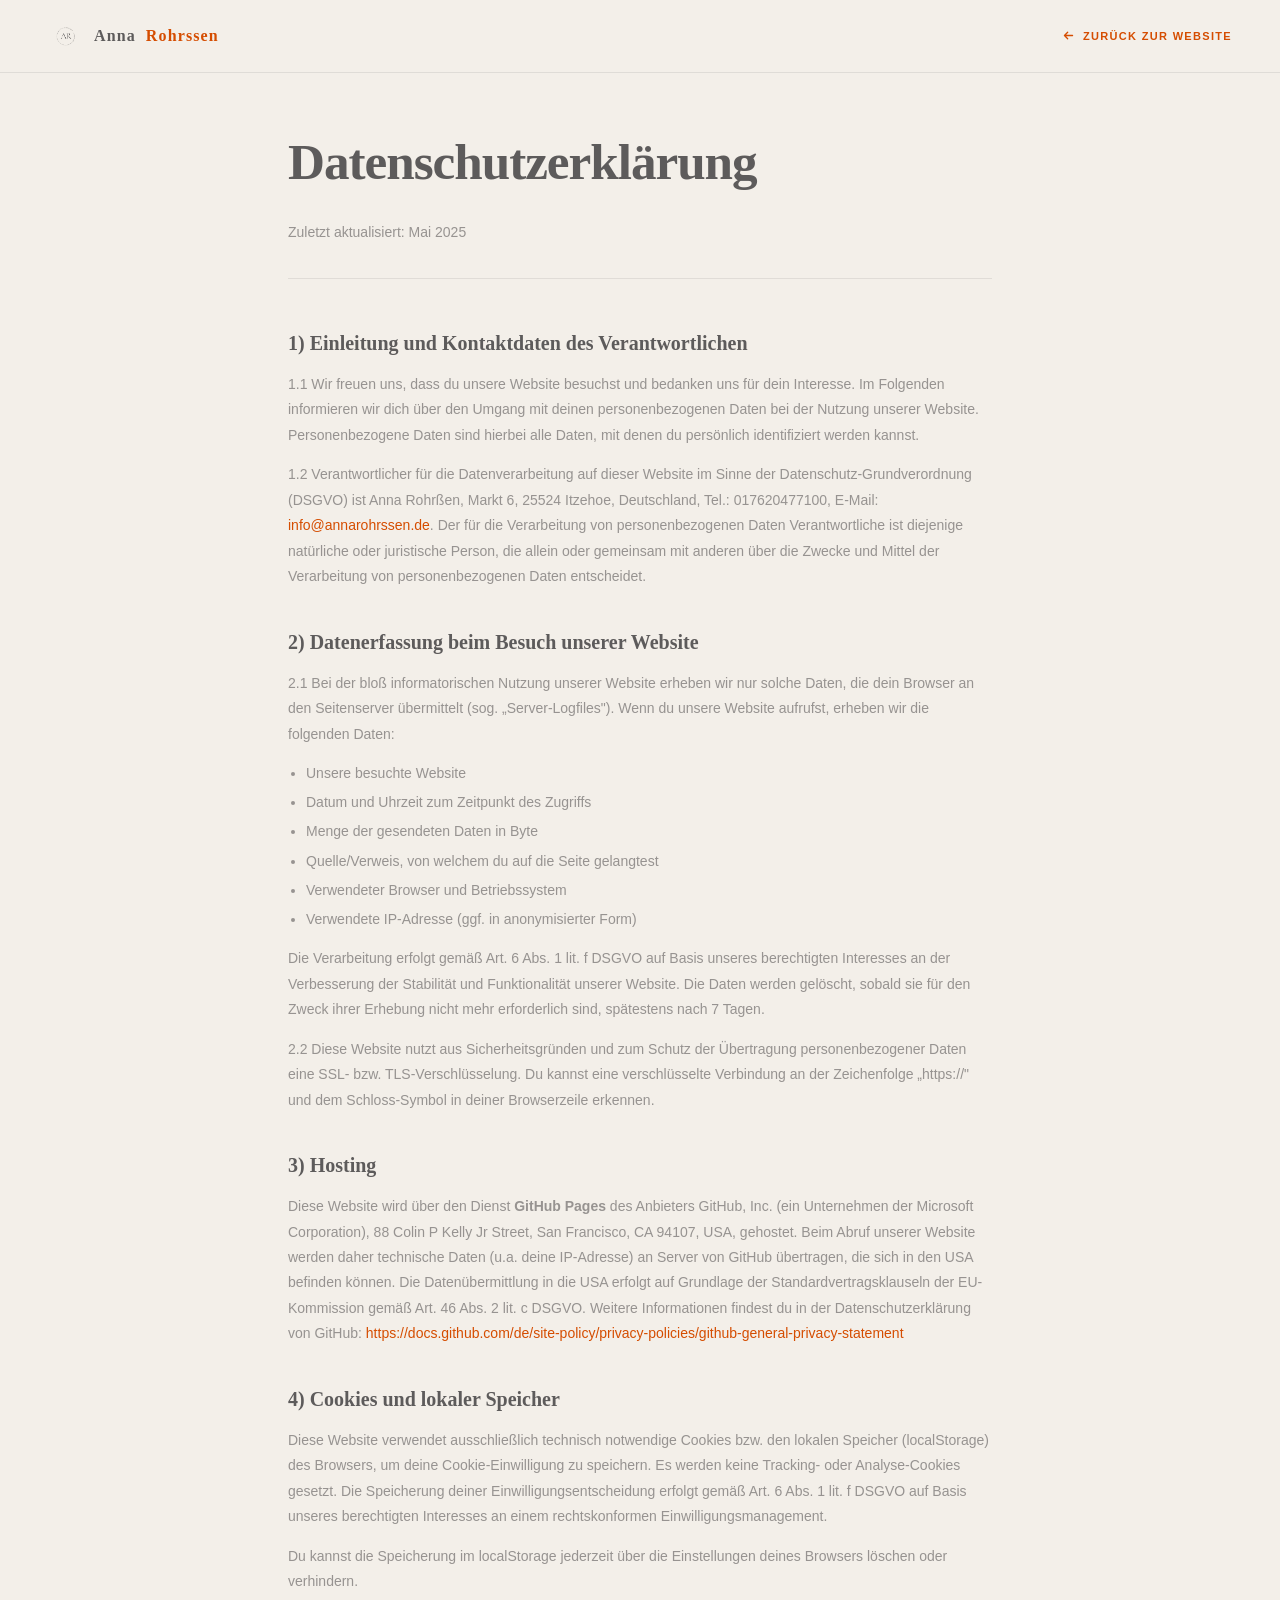
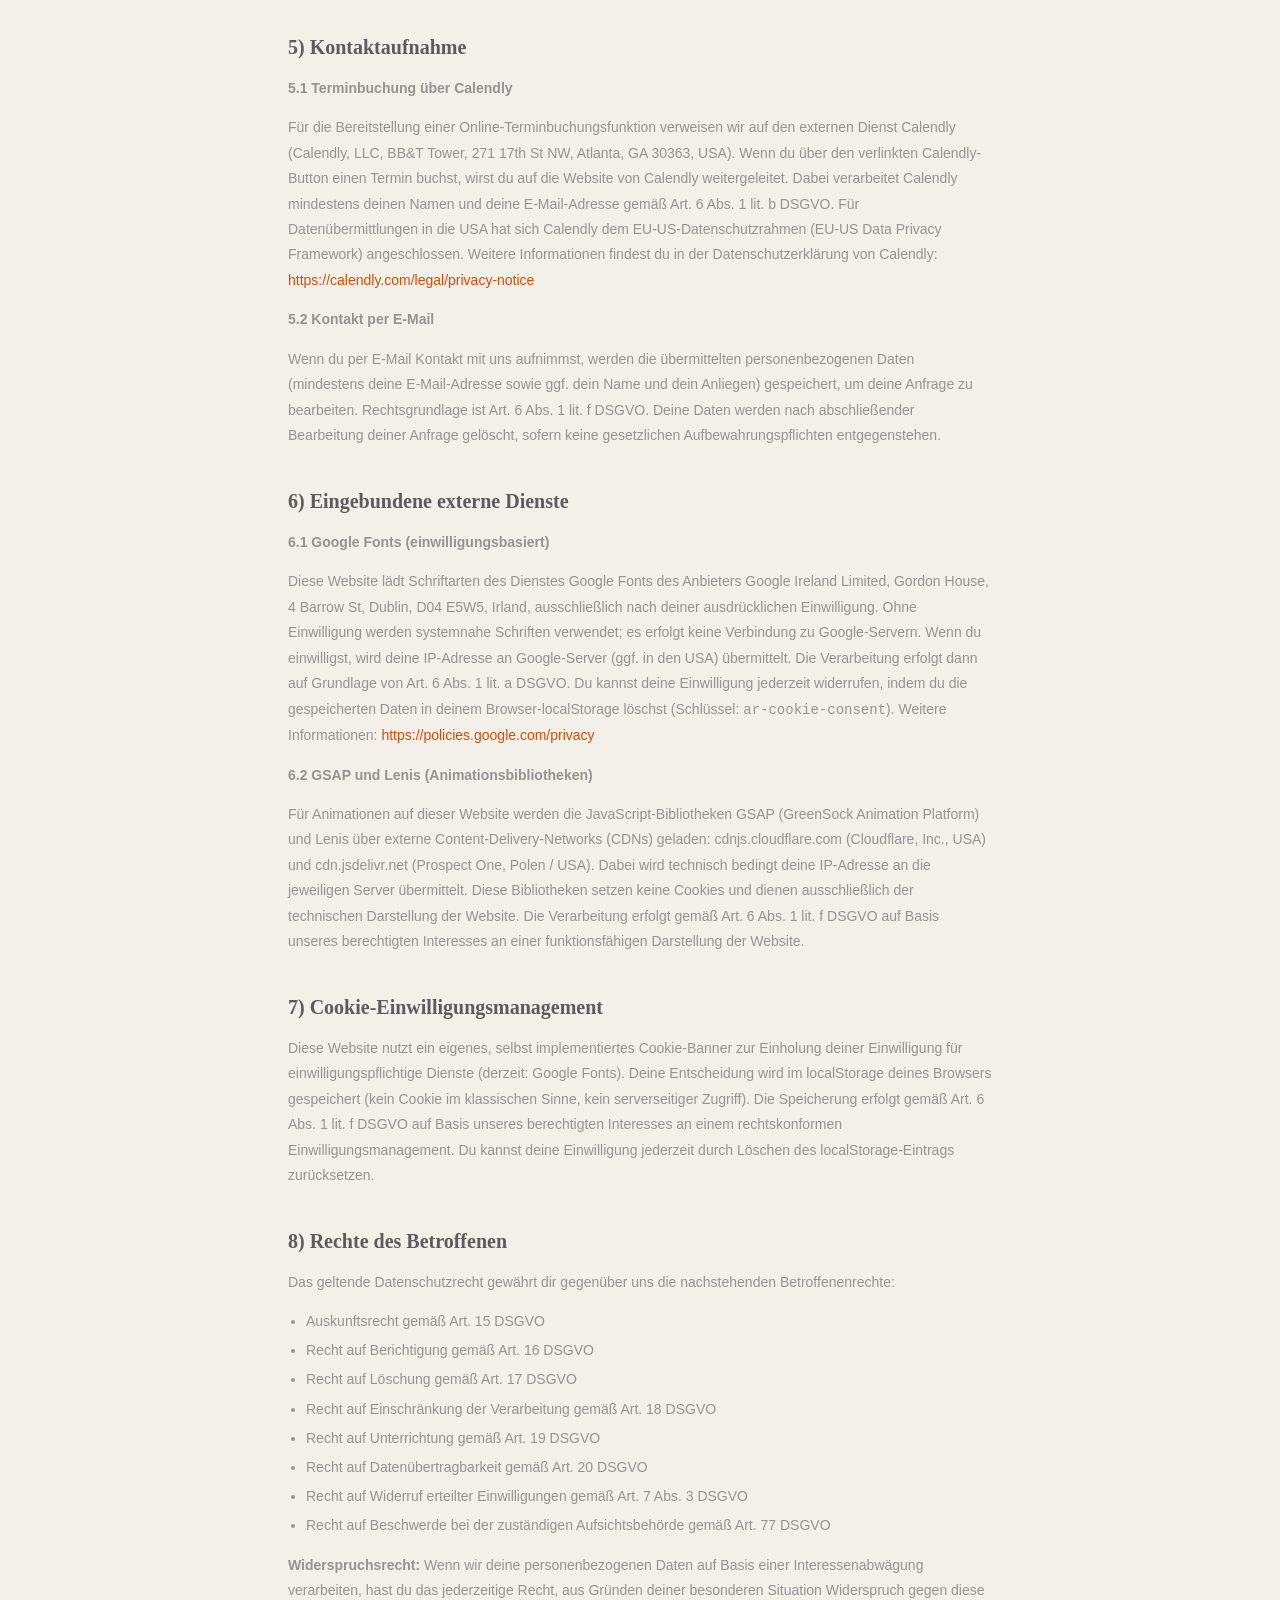
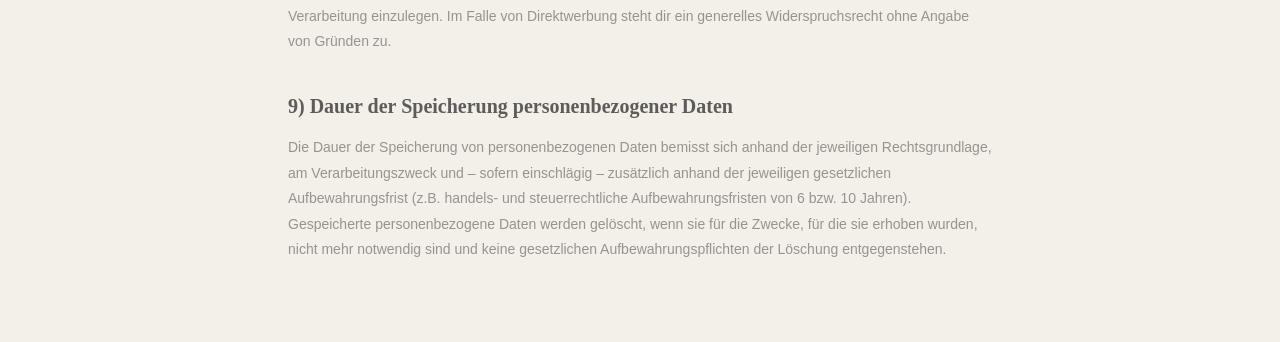
==== commit 41ef25da: "DSGVO: Cookie-Banner, Google Fonts consent-basiert, Datenschutz bereinigt - Cookie-Banner implementi" ====
--- a/datenschutz.html
+++ b/datenschutz.html
@@ -4,9 +4,14 @@
   <meta charset="UTF-8" />
   <meta name="viewport" content="width=device-width, initial-scale=1.0" />
   <title>Datenschutz – Anna Rohrssen Marketing</title>
-  <link rel="preconnect" href="https://fonts.googleapis.com" />
-  <link rel="preconnect" href="https://fonts.gstatic.com" crossorigin />
-  <link href="https://fonts.googleapis.com/css2?family=Great+Vibes&family=Playfair+Display:ital,wght@0,400;0,600;0,700&family=Montserrat:wght@300;400;500;600&display=swap" rel="stylesheet" />
+  <!-- Google Fonts nur laden wenn Einwilligung bereits erteilt wurde -->
+  <script>
+    if (localStorage.getItem('ar-cookie-consent') === 'accepted') {
+      var pc1 = document.createElement('link'); pc1.rel = 'preconnect'; pc1.href = 'https://fonts.googleapis.com'; document.head.appendChild(pc1);
+      var pc2 = document.createElement('link'); pc2.rel = 'preconnect'; pc2.href = 'https://fonts.gstatic.com'; pc2.crossOrigin = 'anonymous'; document.head.appendChild(pc2);
+      var lnk = document.createElement('link'); lnk.rel = 'stylesheet'; lnk.href = 'https://fonts.googleapis.com/css2?family=Playfair+Display:ital,wght@0,400;0,600;0,700&family=Montserrat:wght@300;400;500;600&display=swap'; document.head.appendChild(lnk);
+    }
+  </script>
   <link rel="stylesheet" href="styles.css" />
   <style>
     body { cursor: auto; }
@@ -71,7 +76,7 @@
 
   <main class="legal-page">
     <h1>Datenschutzerklärung</h1>
-    <p class="legal-sub">Zuletzt aktualisiert: 2025 · Copyright © 2025, IT-Recht-Kanzlei</p>
+    <p class="legal-sub">Zuletzt aktualisiert: Mai 2025</p>
 
     <h2>1) Einleitung und Kontaktdaten des Verantwortlichen</h2>
     <p>
@@ -94,62 +99,55 @@
       <li>Verwendete IP-Adresse (ggf. in anonymisierter Form)</li>
     </ul>
     <p>
-      Die Verarbeitung erfolgt gemäß Art. 6 Abs. 1 lit. f DSGVO auf Basis unseres berechtigten Interesses an der Verbesserung der Stabilität und Funktionalität unserer Website.
+      Die Verarbeitung erfolgt gemäß Art. 6 Abs. 1 lit. f DSGVO auf Basis unseres berechtigten Interesses an der Verbesserung der Stabilität und Funktionalität unserer Website. Die Daten werden gelöscht, sobald sie für den Zweck ihrer Erhebung nicht mehr erforderlich sind, spätestens nach 7 Tagen.
     </p>
     <p>
       2.2 Diese Website nutzt aus Sicherheitsgründen und zum Schutz der Übertragung personenbezogener Daten eine SSL- bzw. TLS-Verschlüsselung. Du kannst eine verschlüsselte Verbindung an der Zeichenfolge „https://" und dem Schloss-Symbol in deiner Browserzeile erkennen.
     </p>
 
-    <h2>3) Hosting &amp; Content-Delivery-Network</h2>
+    <h2>3) Hosting</h2>
     <p>
-      Für das Hosting unserer Website und die Darstellung der Seiteninhalte nutzen wir einen Anbieter, der seine Leistungen selbst oder durch ausgewählte Sub-Unternehmer ausschließlich auf Servern innerhalb der Europäischen Union erbringt. Sämtliche auf unserer Website erhobenen Daten werden auf diesen Servern verarbeitet.
+      Diese Website wird über den Dienst <strong>GitHub Pages</strong> des Anbieters GitHub, Inc. (ein Unternehmen der Microsoft Corporation), 88 Colin P Kelly Jr Street, San Francisco, CA 94107, USA, gehostet. Beim Abruf unserer Website werden daher technische Daten (u.a. deine IP-Adresse) an Server von GitHub übertragen, die sich in den USA befinden können. Die Datenübermittlung in die USA erfolgt auf Grundlage der Standardvertragsklauseln der EU-Kommission gemäß Art. 46 Abs. 2 lit. c DSGVO. Weitere Informationen findest du in der Datenschutzerklärung von GitHub: <a href="https://docs.github.com/de/site-policy/privacy-policies/github-general-privacy-statement" target="_blank" rel="noopener">https://docs.github.com/de/site-policy/privacy-policies/github-general-privacy-statement</a>
     </p>
 
-    <h2>4) Cookies</h2>
+    <h2>4) Cookies und lokaler Speicher</h2>
     <p>
-      Um den Besuch unserer Website attraktiv zu gestalten und die Nutzung bestimmter Funktionen zu ermöglichen, verwenden wir Cookies. Teilweise werden diese Cookies nach Schließen des Browsers automatisch wieder gelöscht (sog. „Session-Cookies"), teilweise verbleiben diese Cookies länger auf deinem Endgerät (sog. „persistente Cookies"). Du kannst deinen Browser so einstellen, dass du über das Setzen von Cookies informiert wirst und einzeln über deren Annahme entscheiden kannst.
+      Diese Website verwendet ausschließlich technisch notwendige Cookies bzw. den lokalen Speicher (localStorage) des Browsers, um deine Cookie-Einwilligung zu speichern. Es werden keine Tracking- oder Analyse-Cookies gesetzt. Die Speicherung deiner Einwilligungsentscheidung erfolgt gemäß Art. 6 Abs. 1 lit. f DSGVO auf Basis unseres berechtigten Interesses an einem rechtskonformen Einwilligungsmanagement.
+    </p>
+    <p>
+      Du kannst die Speicherung im localStorage jederzeit über die Einstellungen deines Browsers löschen oder verhindern.
     </p>
 
     <h2>5) Kontaktaufnahme</h2>
 
-    <p><strong>5.1 Calendly</strong></p>
+    <p><strong>5.1 Terminbuchung über Calendly</strong></p>
     <p>
-      Für die Bereitstellung einer Online-Terminbuchungsfunktion nutzen wir die Dienste des folgenden Anbieters: Calendly, LLC, BB&amp;T Tower, 271 17th St NW, Atlanta, GA 30363, USA. Zum Zwecke der Terminvergabe werden gemäß Art. 6 Abs. 1 lit. b DSGVO Vor- und Zuname sowie Mailadresse erhoben und an den Anbieter übermittelt. Für Datenübermittlungen in die USA hat sich der Anbieter dem EU-US-Datenschutzrahmen (EU-US Data Privacy Framework) angeschlossen.
+      Für die Bereitstellung einer Online-Terminbuchungsfunktion verweisen wir auf den externen Dienst Calendly (Calendly, LLC, BB&amp;T Tower, 271 17th St NW, Atlanta, GA 30363, USA). Wenn du über den verlinkten Calendly-Button einen Termin buchst, wirst du auf die Website von Calendly weitergeleitet. Dabei verarbeitet Calendly mindestens deinen Namen und deine E-Mail-Adresse gemäß Art. 6 Abs. 1 lit. b DSGVO. Für Datenübermittlungen in die USA hat sich Calendly dem EU-US-Datenschutzrahmen (EU-US Data Privacy Framework) angeschlossen. Weitere Informationen findest du in der Datenschutzerklärung von Calendly: <a href="https://calendly.com/legal/privacy-notice" target="_blank" rel="noopener">https://calendly.com/legal/privacy-notice</a>
     </p>
 
-    <p><strong>5.2 WhatsApp Business</strong></p>
+    <p><strong>5.2 Kontakt per E-Mail</strong></p>
     <p>
-      Wir bieten dir die Möglichkeit, mit uns über den Nachrichtendienst WhatsApp der WhatsApp Ireland Limited, 4 Grand Canal Square, Grand Canal Harbour, Dublin 2, Irland, in Kontakt zu treten. Hierfür verwenden wir die sog. „Business-Version" von WhatsApp. Sofern du uns per WhatsApp kontaktierst, speichern und verwenden wir die von dir genutzte Mobilfunknummer sowie deinen Namen gemäß Art. 6 Abs. 1 lit. b DSGVO zur Bearbeitung deines Anliegens. Bitte beachte die Datenschutzhinweise von WhatsApp: <a href="https://www.whatsapp.com/legal/?eea=1#privacypolicy" target="_blank" rel="noopener">https://www.whatsapp.com/legal</a>
+      Wenn du per E-Mail Kontakt mit uns aufnimmst, werden die übermittelten personenbezogenen Daten (mindestens deine E-Mail-Adresse sowie ggf. dein Name und dein Anliegen) gespeichert, um deine Anfrage zu bearbeiten. Rechtsgrundlage ist Art. 6 Abs. 1 lit. f DSGVO. Deine Daten werden nach abschließender Bearbeitung deiner Anfrage gelöscht, sofern keine gesetzlichen Aufbewahrungspflichten entgegenstehen.
     </p>
 
-    <p><strong>5.3 Kontaktformular</strong></p>
+    <h2>6) Eingebundene externe Dienste</h2>
+
+    <p><strong>6.1 Google Fonts (einwilligungsbasiert)</strong></p>
     <p>
-      Im Rahmen der Kontaktaufnahme mit uns (z.B. per Kontaktformular oder E-Mail) werden personenbezogene Daten erhoben. Diese Daten werden ausschließlich zum Zweck der Beantwortung deines Anliegens gespeichert und verwendet. Rechtsgrundlage ist Art. 6 Abs. 1 lit. f DSGVO. Deine Daten werden nach abschließender Bearbeitung deiner Anfrage gelöscht.
+      Diese Website lädt Schriftarten des Dienstes Google Fonts des Anbieters Google Ireland Limited, Gordon House, 4 Barrow St, Dublin, D04 E5W5, Irland, ausschließlich nach deiner ausdrücklichen Einwilligung. Ohne Einwilligung werden systemnahe Schriften verwendet; es erfolgt keine Verbindung zu Google-Servern. Wenn du einwilligst, wird deine IP-Adresse an Google-Server (ggf. in den USA) übermittelt. Die Verarbeitung erfolgt dann auf Grundlage von Art. 6 Abs. 1 lit. a DSGVO. Du kannst deine Einwilligung jederzeit widerrufen, indem du die gespeicherten Daten in deinem Browser-localStorage löschst (Schlüssel: <code>ar-cookie-consent</code>). Weitere Informationen: <a href="https://policies.google.com/privacy" target="_blank" rel="noopener">https://policies.google.com/privacy</a>
     </p>
 
-    <h2>6) Retargeting / Remarketing und Conversion-Tracking – Meta Pixel</h2>
+    <p><strong>6.2 GSAP und Lenis (Animationsbibliotheken)</strong></p>
     <p>
-      Innerhalb unseres Online-Angebots verwenden wir den Dienst „Meta Pixel" des folgenden Anbieters: Meta Platforms Ireland Limited, 4 Grand Canal Quare, Dublin 2, Irland. Mit dem „Meta Pixel" kann nachvollzogen werden, ob Nutzer nach dem Klick auf eine Werbeanzeige auf unsere Website weitergeleitet wurden und welche Ausführungshandlungen sie dort tätigen. Alle oben beschriebenen Verarbeitungen werden nur dann vollzogen, wenn du uns gemäß Art. 6 Abs. 1 lit. a DSGVO dazu deine ausdrückliche Einwilligung erteilt hast.
+      Für Animationen auf dieser Website werden die JavaScript-Bibliotheken GSAP (GreenSock Animation Platform) und Lenis über externe Content-Delivery-Networks (CDNs) geladen: cdnjs.cloudflare.com (Cloudflare, Inc., USA) und cdn.jsdelivr.net (Prospect One, Polen / USA). Dabei wird technisch bedingt deine IP-Adresse an die jeweiligen Server übermittelt. Diese Bibliotheken setzen keine Cookies und dienen ausschließlich der technischen Darstellung der Website. Die Verarbeitung erfolgt gemäß Art. 6 Abs. 1 lit. f DSGVO auf Basis unseres berechtigten Interesses an einer funktionsfähigen Darstellung der Website.
     </p>
 
-    <h2>7) Seitenfunktionalitäten</h2>
-
-    <p><strong>7.1 Google Sign-In</strong></p>
+    <h2>7) Cookie-Einwilligungsmanagement</h2>
     <p>
-      Auf unserer Website stellen wir eine Single-Sign-On-Funktion des folgenden Anbieters bereit: Google Ireland Limited, Gordon House, 4 Barrow St, Dublin, D04 E5W5, Irland. Für Datenübermittlungen in die USA hat sich der Anbieter dem EU-US-Datenschutzrahmen angeschlossen. Weitere Hinweise: <a href="https://business.safety.google/intl/de/privacy/" target="_blank" rel="noopener">https://business.safety.google/intl/de/privacy/</a>
+      Diese Website nutzt ein eigenes, selbst implementiertes Cookie-Banner zur Einholung deiner Einwilligung für einwilligungspflichtige Dienste (derzeit: Google Fonts). Deine Entscheidung wird im localStorage deines Browsers gespeichert (kein Cookie im klassischen Sinne, kein serverseitiger Zugriff). Die Speicherung erfolgt gemäß Art. 6 Abs. 1 lit. f DSGVO auf Basis unseres berechtigten Interesses an einem rechtskonformen Einwilligungsmanagement. Du kannst deine Einwilligung jederzeit durch Löschen des localStorage-Eintrags zurücksetzen.
     </p>
 
-    <p><strong>7.2 Google reCAPTCHA</strong></p>
-    <p>
-      Auf dieser Website verwenden wir den CAPTCHA-Dienst von Google Ireland Limited. Der Dienst prüft, ob eine Eingabe durch eine natürliche Person oder automatisiert erfolgt, und blockiert Spam sowie automatisierte Schadzugriffe. Sofern Verarbeitungen auf Basis von Cookies erfolgen, werden diese nur gesetzt, wenn du deine ausdrückliche Einwilligung gemäß Art. 6 Abs. 1 lit. a DSGVO erteilt hast.
-    </p>
-
-    <h2>8) Cookie-Consent-Tool</h2>
-    <p>
-      Diese Website nutzt zur Einholung wirksamer Nutzereinwilligungen für einwilligungspflichtige Cookies ein sog. „Cookie-Consent-Tool". Das Tool setzt technisch notwendige Cookies, um deine Cookie-Präferenzen zu speichern. Die Verarbeitung erfolgt gemäß Art. 6 Abs. 1 lit. f DSGVO auf Basis unseres berechtigten Interesses an einem rechtskonformen Einwilligungsmanagement.
-    </p>
-
-    <h2>9) Rechte des Betroffenen</h2>
+    <h2>8) Rechte des Betroffenen</h2>
     <p>Das geltende Datenschutzrecht gewährt dir gegenüber uns die nachstehenden Betroffenenrechte:</p>
     <ul>
       <li>Auskunftsrecht gemäß Art. 15 DSGVO</li>
@@ -159,15 +157,15 @@
       <li>Recht auf Unterrichtung gemäß Art. 19 DSGVO</li>
       <li>Recht auf Datenübertragbarkeit gemäß Art. 20 DSGVO</li>
       <li>Recht auf Widerruf erteilter Einwilligungen gemäß Art. 7 Abs. 3 DSGVO</li>
-      <li>Recht auf Beschwerde gemäß Art. 77 DSGVO</li>
+      <li>Recht auf Beschwerde bei der zuständigen Aufsichtsbehörde gemäß Art. 77 DSGVO</li>
     </ul>
     <p>
-      <strong>Widerspruchsrecht:</strong> Wenn wir deine personenbezogenen Daten auf Basis einer Interessenabwägung verarbeiten, hast du das jederzeitige Recht, aus Gründen deiner besonderen Situation Widerspruch gegen diese Verarbeitung einzulegen.
+      <strong>Widerspruchsrecht:</strong> Wenn wir deine personenbezogenen Daten auf Basis einer Interessenabwägung verarbeiten, hast du das jederzeitige Recht, aus Gründen deiner besonderen Situation Widerspruch gegen diese Verarbeitung einzulegen. Im Falle von Direktwerbung steht dir ein generelles Widerspruchsrecht ohne Angabe von Gründen zu.
     </p>
 
-    <h2>10) Dauer der Speicherung personenbezogener Daten</h2>
+    <h2>9) Dauer der Speicherung personenbezogener Daten</h2>
     <p>
-      Die Dauer der Speicherung von personenbezogenen Daten bemisst sich anhand der jeweiligen Rechtsgrundlage, am Verarbeitungszweck und – sofern einschlägig – zusätzlich anhand der jeweiligen gesetzlichen Aufbewahrungsfrist (z.B. handels- und steuerrechtliche Aufbewahrungsfristen). Gespeicherte personenbezogene Daten werden gelöscht, wenn sie für die Zwecke, für die sie erhoben wurden, nicht mehr notwendig sind.
+      Die Dauer der Speicherung von personenbezogenen Daten bemisst sich anhand der jeweiligen Rechtsgrundlage, am Verarbeitungszweck und – sofern einschlägig – zusätzlich anhand der jeweiligen gesetzlichen Aufbewahrungsfrist (z.B. handels- und steuerrechtliche Aufbewahrungsfristen von 6 bzw. 10 Jahren). Gespeicherte personenbezogene Daten werden gelöscht, wenn sie für die Zwecke, für die sie erhoben wurden, nicht mehr notwendig sind und keine gesetzlichen Aufbewahrungspflichten der Löschung entgegenstehen.
     </p>
   </main>
 
--- a/styles.css
+++ b/styles.css
@@ -701,6 +701,18 @@
   position: relative;
   overflow: hidden;
 }
+
+/* Desktop: inner/front/back are transparent wrappers */
+.paket__inner {
+  display: flex;
+  flex-direction: column;
+  gap: 14px;
+  flex: 1;
+}
+.paket__front, .paket__back {
+  display: contents;
+}
+.paket__flip-hint { display: none; }
 .paket::after {
   content: '';
   position: absolute;
@@ -798,7 +810,7 @@
   font-family: var(--sans);
 }
 /* NEU-Badge auf Paket */
-.paket--new { border-color: var(--border-acc); }
+.paket--new { border-color: var(--border); }
 .paket__badge {
   display: inline-block;
   font-size: 10px;
@@ -1500,7 +1512,7 @@
 }
 .forwho__badges {
   display: flex;
-  flex-wrap: wrap;
+  flex-wrap: nowrap;
   gap: 10px;
   margin-top: 28px;
 }
@@ -1630,11 +1642,73 @@
   .forwho__inner { grid-template-columns: 1fr; gap: 24px; }
   .pakete__grid { grid-template-columns: repeat(3, 1fr); }
 }
+/* Hamburger Button */
+.nav__hamburger {
+  display: none;
+  flex-direction: column;
+  justify-content: center;
+  gap: 5px;
+  background: none;
+  border: none;
+  cursor: pointer;
+  padding: 4px;
+  z-index: 1001;
+}
+.nav__hamburger span {
+  display: block;
+  width: 24px;
+  height: 2px;
+  background: var(--text);
+  transition: all 0.3s ease;
+  transform-origin: center;
+}
+.nav__hamburger.open span:nth-child(1) { transform: translateY(7px) rotate(45deg); }
+.nav__hamburger.open span:nth-child(2) { opacity: 0; }
+.nav__hamburger.open span:nth-child(3) { transform: translateY(-7px) rotate(-45deg); }
+
+/* Mobile Menu Overlay */
+.mobile-menu {
+  display: none;
+  position: fixed;
+  top: 0; left: 0; right: 0; bottom: 0;
+  background: var(--bg);
+  z-index: 999;
+  flex-direction: column;
+  align-items: center;
+  justify-content: center;
+  gap: 32px;
+  opacity: 0;
+  transition: opacity 0.3s ease;
+}
+.mobile-menu.open {
+  opacity: 1;
+}
+.mobile-menu ul {
+  list-style: none;
+  text-align: center;
+  display: flex;
+  flex-direction: column;
+  gap: 28px;
+  padding: 0;
+  margin: 0;
+}
+.mobile-menu ul a {
+  font-size: 22px;
+  font-family: var(--serif);
+  color: var(--text);
+  text-decoration: none;
+  letter-spacing: 0.02em;
+}
+.mobile-menu ul a:hover { color: var(--accent); }
+.mobile-menu .btn-primary { margin-top: 16px; }
+
 @media (max-width: 768px) {
   :root { --pad: 64px; }
   #nav { padding: 18px 24px; }
   #nav.scrolled { padding: 12px 24px; }
   .nav__links { display: none; }
+  .nav__btn { display: none; }
+  .nav__hamburger { display: flex; }
   .hero__content { padding: 0 24px; }
   .section { padding: var(--pad) 24px; }
   #cta { padding: 72px 24px; }
@@ -1644,8 +1718,183 @@
   body { cursor: auto; }
   #c-dot, #c-ring { display: none; }
   .legal-page { padding: 0 24px; margin-top: 100px; }
+
+  /* Scrollbar ausblenden */
+  ::-webkit-scrollbar { display: none; }
+
+  /* CTA-Bild auf Mobile nach links */
+  .cta__bg-img { background-size: 120% auto !important; background-position: 70% 20% !important; }
+
+  /* Hero-Bild auf Mobile zentrieren */
+  .hero__bg { background-position: 38% 20%; }
+
+  /* Hero-Text weiter unten ansetzen */
+  .hero__content { padding-top: 180px; }
+  .hero__eyebrow { margin-bottom: 60px; }
+
+  /* Stats gleichmäßig */
+  #stats-bar { padding: 40px 24px; }
+  .stats-bar__inner { grid-template-columns: repeat(2, 1fr); gap: 12px; }
+  .stat-cell { padding: 28px 16px; }
+
+  /* Pakete als Accordion */
+  .pakete__grid { grid-template-columns: 1fr !important; gap: 0; }
+  .paket {
+    padding: 20px 22px;
+    border: none;
+    border-bottom: 1px solid var(--border);
+    border-radius: 0;
+    cursor: pointer;
+    gap: 0;
+    overflow: hidden;
+    background: transparent;
+  }
+  .paket:first-child { border-top: 1px solid var(--border); }
+  .paket:last-child { border-bottom: none; }
+  .paket__inner { display: flex; flex-direction: column; gap: 0; }
+  .paket__front {
+    display: flex;
+    align-items: center;
+    justify-content: space-between;
+    gap: 12px;
+  }
+  .paket__front-text { display: flex; flex-direction: column; gap: 2px; }
+  .paket__back {
+    display: grid;
+    grid-template-rows: 0fr;
+    transition: grid-template-rows 0.35s ease;
+  }
+  .paket__back-inner { overflow: hidden; }
+  .paket.is-open .paket__back { grid-template-rows: 1fr; }
+  .paket__back-inner > * { padding-top: 14px; }
+  .paket__flip-hint {
+    display: flex;
+    align-items: center;
+    justify-content: center;
+    width: 24px; height: 24px;
+    border: 1px solid var(--border);
+    border-radius: 50%;
+    font-size: 14px;
+    color: var(--text3);
+    flex-shrink: 0;
+    transition: transform 0.3s ease;
+    user-select: none;
+  }
+  .paket.is-open .paket__flip-hint { transform: rotate(180deg); color: var(--accent); border-color: var(--accent); }
+  .paket__price { font-size: 20px; }
+  .paket__title { font-size: 14px; }
+  .paket__desc { font-size: 13px; }
+  .paket::after { display: none; }
+  .paket:hover { transform: none; box-shadow: none; }
+
+  /* "Auf Augenhöhe" auf Mobile ausblenden */
+  .forwho__badge:nth-child(3) { display: none; }
+  .forwho__badge { font-size: 9px; padding: 5px 12px; letter-spacing: 0.06em; }
+  .forwho__badges { gap: 6px; }
+
+  /* CTA einzeilig */
+  .btn-primary, .btn-ghost {
+    padding: 12px 18px;
+    font-size: 10px;
+    white-space: nowrap;
+  }
 }
 @media (max-width: 480px) {
-  .hero__ctas { flex-direction: column; }
-  .btn-primary, .btn-ghost { width: 100%; justify-content: center; }
-}
+  .hero__ctas { flex-direction: row; flex-wrap: nowrap; gap: 10px; }
+}
+
+
+/* ============================================
+   COOKIE BANNER
+   ============================================ */
+.cookie-banner {
+  position: fixed;
+  bottom: 0;
+  left: 0;
+  right: 0;
+  z-index: 9999;
+  background: var(--white);
+  border-top: 1px solid var(--border);
+  box-shadow: 0 -8px 32px rgba(93,91,91,0.13);
+  padding: 20px 48px;
+  transform: translateY(100%);
+  transition: transform 0.35s var(--ease);
+}
+.cookie-banner.visible {
+  transform: translateY(0);
+}
+.cookie-banner__inner {
+  max-width: var(--mw);
+  margin: 0 auto;
+  display: flex;
+  align-items: center;
+  gap: 40px;
+}
+.cookie-banner__text { flex: 1; }
+.cookie-banner__title {
+  font-family: var(--serif);
+  font-size: 15px;
+  font-weight: 600;
+  color: var(--text);
+  margin-bottom: 5px;
+}
+.cookie-banner__text p {
+  font-size: 13px;
+  color: var(--text2);
+  line-height: 1.65;
+  font-weight: 300;
+}
+.cookie-banner__text a {
+  color: var(--accent);
+  text-decoration: underline;
+}
+.cookie-banner__actions {
+  display: flex;
+  gap: 12px;
+  flex-shrink: 0;
+  align-items: center;
+}
+.cookie-banner__accept {
+  background: var(--accent);
+  color: #fff;
+  padding: 11px 26px;
+  border-radius: 100px;
+  font-family: var(--sans);
+  font-size: 12px;
+  font-weight: 600;
+  letter-spacing: 0.08em;
+  text-transform: uppercase;
+  cursor: pointer;
+  border: 1.5px solid var(--accent);
+  transition: background .2s, box-shadow .2s;
+}
+.cookie-banner__accept:hover {
+  background: var(--accent2);
+  border-color: var(--accent2);
+  box-shadow: 0 6px 20px rgba(213,77,1,0.25);
+}
+.cookie-banner__decline {
+  background: transparent;
+  color: var(--text2);
+  padding: 11px 22px;
+  border-radius: 100px;
+  font-family: var(--sans);
+  font-size: 12px;
+  font-weight: 600;
+  letter-spacing: 0.08em;
+  text-transform: uppercase;
+  cursor: pointer;
+  border: 1.5px solid var(--border);
+  transition: border-color .2s, color .2s;
+}
+.cookie-banner__decline:hover {
+  color: var(--text);
+  border-color: var(--text2);
+}
+@media (max-width: 768px) {
+  .cookie-banner { padding: 18px 20px; }
+  .cookie-banner__inner { flex-direction: column; gap: 16px; align-items: flex-start; }
+  .cookie-banner__actions { width: 100%; }
+  .cookie-banner__accept,
+  .cookie-banner__decline { flex: 1; text-align: center; justify-content: center; }
+}
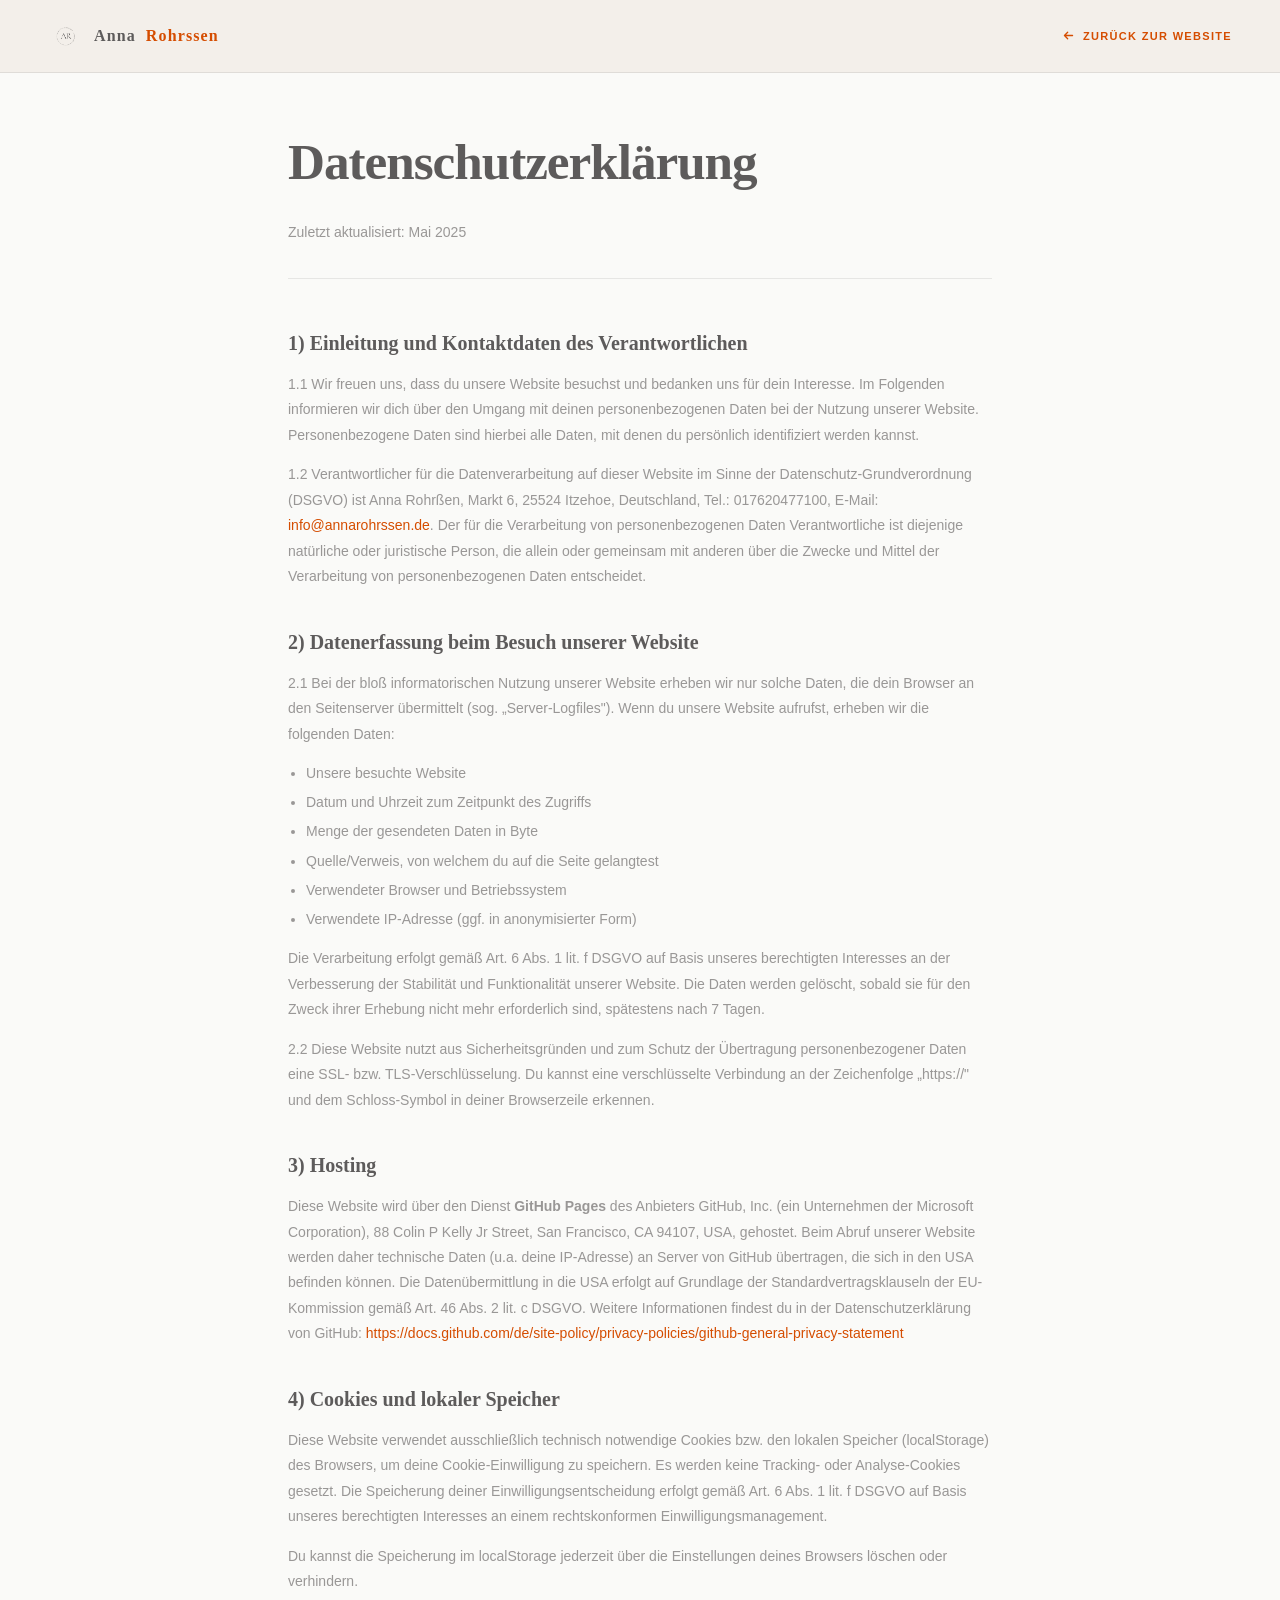
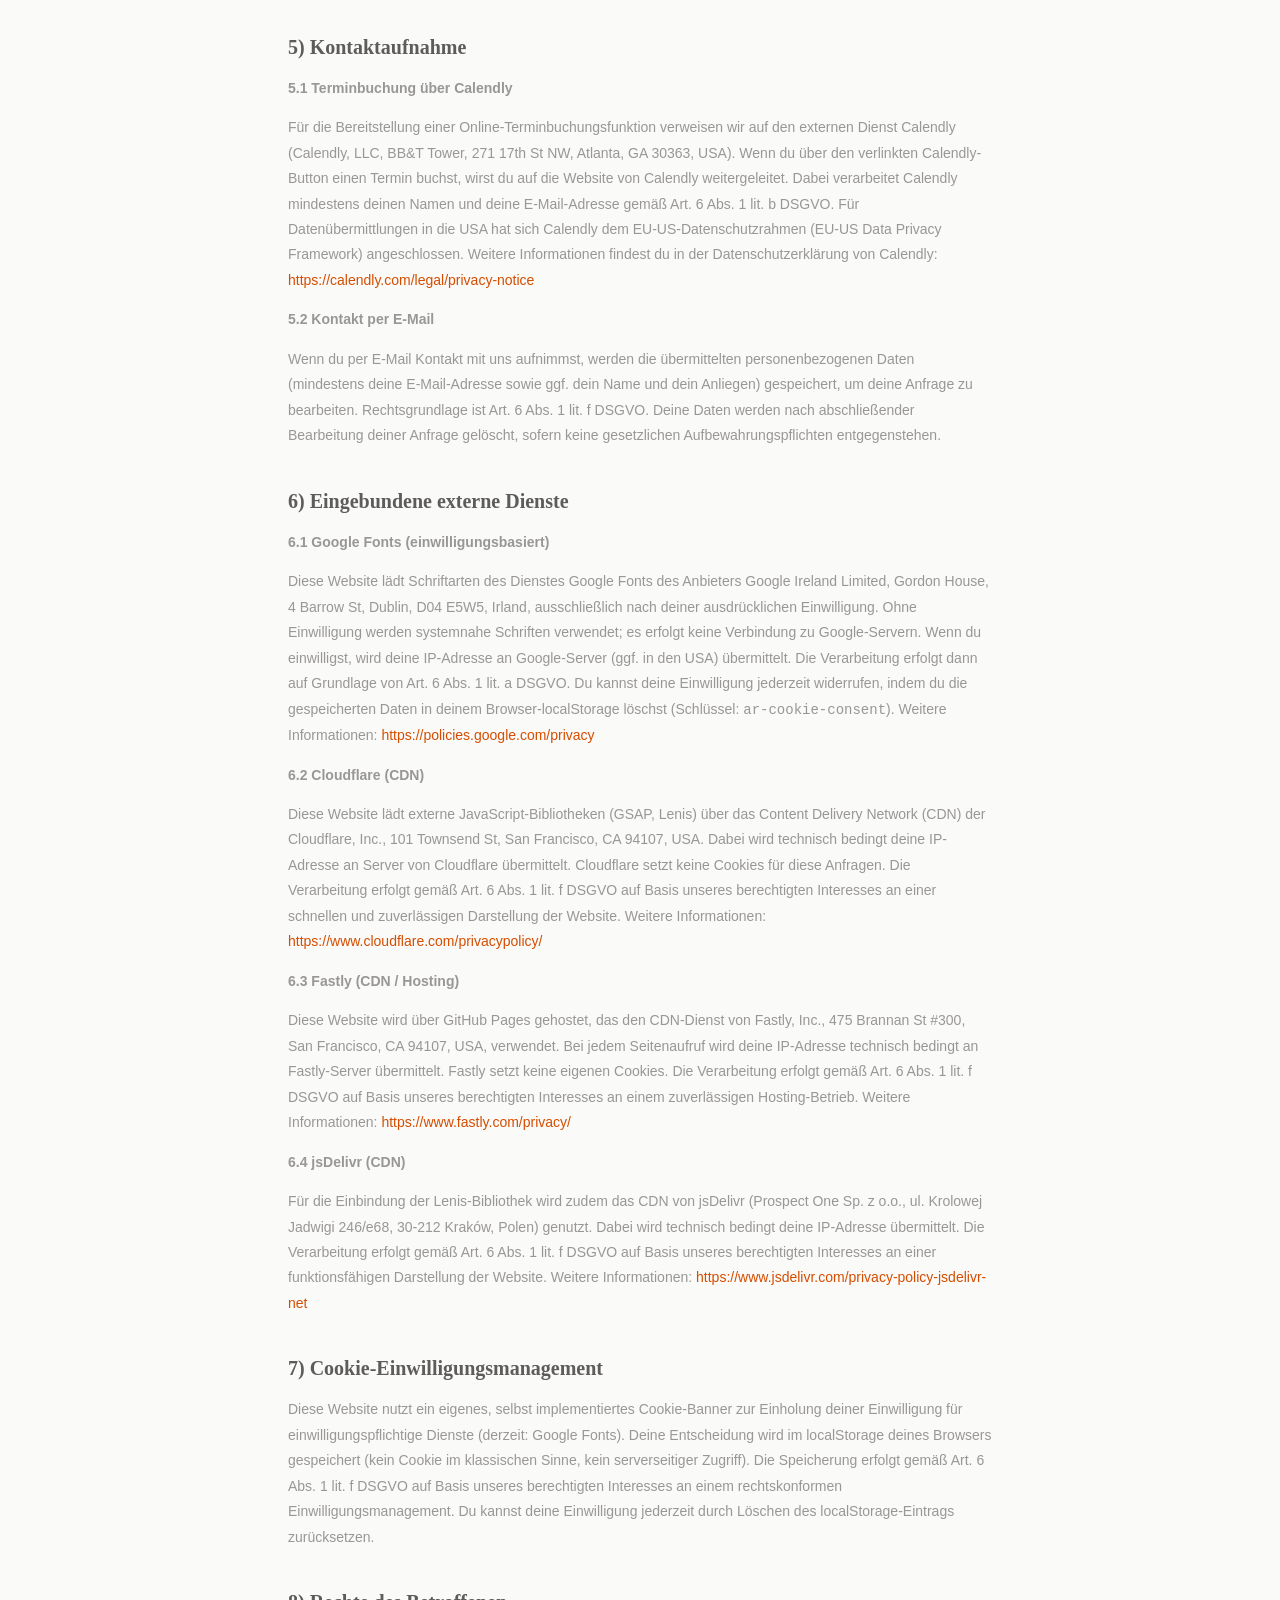
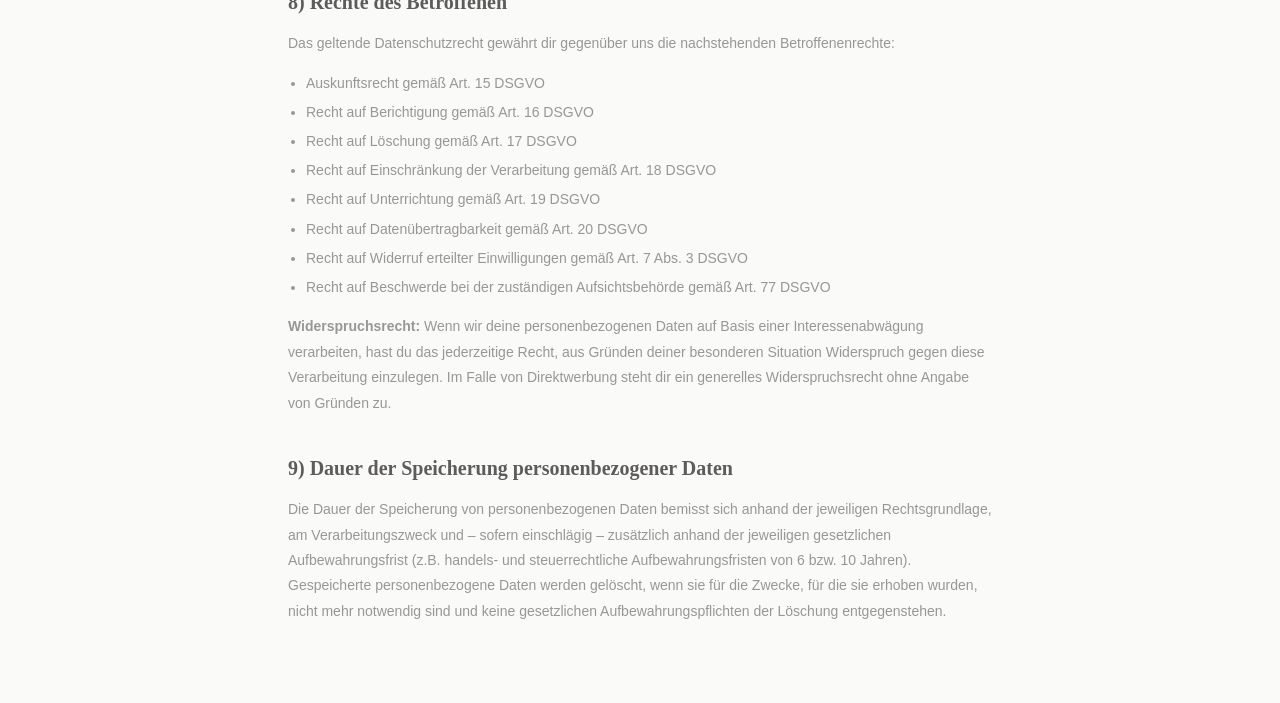
==== commit f6f5dcd5: "Datenschutz: Cloudflare, Fastly und jsDelivr als CDN-Dienste ergänzt" ====
--- a/datenschutz.html
+++ b/datenschutz.html
@@ -137,9 +137,19 @@
       Diese Website lädt Schriftarten des Dienstes Google Fonts des Anbieters Google Ireland Limited, Gordon House, 4 Barrow St, Dublin, D04 E5W5, Irland, ausschließlich nach deiner ausdrücklichen Einwilligung. Ohne Einwilligung werden systemnahe Schriften verwendet; es erfolgt keine Verbindung zu Google-Servern. Wenn du einwilligst, wird deine IP-Adresse an Google-Server (ggf. in den USA) übermittelt. Die Verarbeitung erfolgt dann auf Grundlage von Art. 6 Abs. 1 lit. a DSGVO. Du kannst deine Einwilligung jederzeit widerrufen, indem du die gespeicherten Daten in deinem Browser-localStorage löschst (Schlüssel: <code>ar-cookie-consent</code>). Weitere Informationen: <a href="https://policies.google.com/privacy" target="_blank" rel="noopener">https://policies.google.com/privacy</a>
     </p>
 
-    <p><strong>6.2 GSAP und Lenis (Animationsbibliotheken)</strong></p>
+    <p><strong>6.2 Cloudflare (CDN)</strong></p>
     <p>
-      Für Animationen auf dieser Website werden die JavaScript-Bibliotheken GSAP (GreenSock Animation Platform) und Lenis über externe Content-Delivery-Networks (CDNs) geladen: cdnjs.cloudflare.com (Cloudflare, Inc., USA) und cdn.jsdelivr.net (Prospect One, Polen / USA). Dabei wird technisch bedingt deine IP-Adresse an die jeweiligen Server übermittelt. Diese Bibliotheken setzen keine Cookies und dienen ausschließlich der technischen Darstellung der Website. Die Verarbeitung erfolgt gemäß Art. 6 Abs. 1 lit. f DSGVO auf Basis unseres berechtigten Interesses an einer funktionsfähigen Darstellung der Website.
+      Diese Website lädt externe JavaScript-Bibliotheken (GSAP, Lenis) über das Content Delivery Network (CDN) der Cloudflare, Inc., 101 Townsend St, San Francisco, CA 94107, USA. Dabei wird technisch bedingt deine IP-Adresse an Server von Cloudflare übermittelt. Cloudflare setzt keine Cookies für diese Anfragen. Die Verarbeitung erfolgt gemäß Art. 6 Abs. 1 lit. f DSGVO auf Basis unseres berechtigten Interesses an einer schnellen und zuverlässigen Darstellung der Website. Weitere Informationen: <a href="https://www.cloudflare.com/privacypolicy/" target="_blank" rel="noopener">https://www.cloudflare.com/privacypolicy/</a>
+    </p>
+
+    <p><strong>6.3 Fastly (CDN / Hosting)</strong></p>
+    <p>
+      Diese Website wird über GitHub Pages gehostet, das den CDN-Dienst von Fastly, Inc., 475 Brannan St #300, San Francisco, CA 94107, USA, verwendet. Bei jedem Seitenaufruf wird deine IP-Adresse technisch bedingt an Fastly-Server übermittelt. Fastly setzt keine eigenen Cookies. Die Verarbeitung erfolgt gemäß Art. 6 Abs. 1 lit. f DSGVO auf Basis unseres berechtigten Interesses an einem zuverlässigen Hosting-Betrieb. Weitere Informationen: <a href="https://www.fastly.com/privacy/" target="_blank" rel="noopener">https://www.fastly.com/privacy/</a>
+    </p>
+
+    <p><strong>6.4 jsDelivr (CDN)</strong></p>
+    <p>
+      Für die Einbindung der Lenis-Bibliothek wird zudem das CDN von jsDelivr (Prospect One Sp. z o.o., ul. Krolowej Jadwigi 246/e68, 30-212 Kraków, Polen) genutzt. Dabei wird technisch bedingt deine IP-Adresse übermittelt. Die Verarbeitung erfolgt gemäß Art. 6 Abs. 1 lit. f DSGVO auf Basis unseres berechtigten Interesses an einer funktionsfähigen Darstellung der Website. Weitere Informationen: <a href="https://www.jsdelivr.com/privacy-policy-jsdelivr-net" target="_blank" rel="noopener">https://www.jsdelivr.com/privacy-policy-jsdelivr-net</a>
     </p>
 
     <h2>7) Cookie-Einwilligungsmanagement</h2>
--- a/styles.css
+++ b/styles.css
@@ -7,9 +7,9 @@
 /* ---- Variables ---- */
 :root {
   /* Aus Aktuelles Design.docx */
-  --bg:          #f3efe9;   /* Haupthintergrund: warmes Creme */
-  --bg2:         #ede9e1;   /* Sekundärer Hintergrund */
-  --bg3:         #e8e3db;   /* Karten-Hintergrund */
+  --bg:          #fafaf8;   /* Haupthintergrund: fast Weiß */
+  --bg2:         #f3efe9;   /* Sekundärer Hintergrund: warmes Creme */
+  --bg3:         #ede9e1;   /* Karten-Hintergrund */
   --white:       #ffffff;
 
   --text:        #5d5b5b;   /* Hauptschrift */
@@ -91,6 +91,7 @@
   opacity: 0;
   transform: translateY(18px);
 }
+.pre__logo { color: var(--accent); }
 .pre__logo span { color: var(--accent); }
 .pre__bar-wrap {
   width: min(240px,55vw);
@@ -285,23 +286,15 @@
   transform: translateY(16px);
 }
 
-/* Punkt 1: kein Brittany/Great Vibes mehr → Playfair italic */
+/* hero script ausgeblendet */
 .hero__script {
-  font-family: var(--serif);
-  font-style: italic;
-  font-size: clamp(20px,2.2vw,30px);
-  color: var(--accent);
-  margin-bottom: 4px;
-  display: block;
-  opacity: 0;
-  transform: translateY(16px);
-  line-height: 1.3;
+  display: none;
 }
 .hero__headline {
   font-family: var(--serif);
   font-size: clamp(34px,4.1vw,62px);
   line-height: 1.12;
-  font-weight: 700;
+  font-weight: 300;
   letter-spacing: -0.02em;
   color: var(--text);
   margin-bottom: 28px;
@@ -320,7 +313,7 @@
   vertical-align: bottom;
 }
 .hero__headline .accent {
-  color: var(--accent);
+  color: var(--text);
   font-style: italic;
 }
 .hero__sub {
@@ -543,24 +536,17 @@
   font-family: var(--serif);
   font-size: clamp(32px,4.5vw,56px);
   line-height: 1.1;
-  font-weight: 700;
+  font-weight: 300;
   letter-spacing: -0.02em;
   color: var(--text);
   margin-bottom: 16px;
 }
 .s-heading em {
-  color: var(--accent);
+  color: var(--text);
   font-style: italic;
 }
 .s-script {
-  display: block;
-  font-family: var(--serif);
-  font-style: italic;
-  font-size: clamp(18px,2vw,26px);
-  color: var(--accent);
-  line-height: 1.4;
-  margin-bottom: 6px;
-  font-weight: 400;
+  display: none;
 }
 .s-sub {
   font-size: 15px;
@@ -711,6 +697,14 @@
 }
 .paket__front, .paket__back {
   display: contents;
+}
+/* back-inner ist direktes flex-Kind von paket__inner (wegen display:contents).
+   flex:1 lässt es den Restplatz füllen, damit desc/list/cta darin ausgerichtet werden. */
+.paket__back-inner {
+  display: flex;
+  flex-direction: column;
+  flex: 1;
+  gap: 10px;
 }
 .paket__flip-hint { display: none; }
 .paket::after {
@@ -735,6 +729,7 @@
   font-weight: 700;
   color: var(--accent);
   line-height: 1;
+  white-space: nowrap;
 }
 .paket__price-sub {
   font-size: 11px;
@@ -755,7 +750,6 @@
   color: var(--text2);
   line-height: 1.68;
   font-weight: 300;
-  flex: 1;
 }
 .paket__list {
   list-style: none;
@@ -912,7 +906,7 @@
 .step__title {
   font-family: var(--serif);
   font-size: 19px;
-  font-weight: 600;
+  font-weight: 300;
   margin-bottom: 12px;
   color: var(--text);
 }
@@ -1024,7 +1018,7 @@
   display: grid;
   grid-template-columns: repeat(2,1fr);
   gap: 24px;
-  align-items: start;
+  align-items: stretch;
 }
 .testi {
   background: var(--white);
@@ -1110,21 +1104,14 @@
 .cta__h {
   font-family: var(--serif);
   font-size: clamp(34px,4.8vw,62px);
-  font-weight: 700;
+  font-weight: 300;
   line-height: 1.1;
   letter-spacing: -0.02em;
   color: var(--white);
   margin-bottom: 22px;
 }
 .cta__script {
-  display: block;
-  font-family: var(--serif);
-  font-style: italic;
-  font-size: clamp(18px,2vw,26px);
-  color: #e8a882;
-  line-height: 1.4;
-  margin-bottom: 8px;
-  font-weight: 400;
+  display: none;
 }
 .cta__sub {
   font-size: 16px;
@@ -1229,7 +1216,7 @@
   font-size: clamp(22px, 2.4vw, 32px);
   color: var(--text);
   line-height: 1.25;
-  font-weight: 600;
+  font-weight: 300;
   margin: 0;
 }
 .contact__cta-text {
@@ -1295,7 +1282,7 @@
   letter-spacing: 0.07em;
   color: var(--text);
 }
-.f-logo-text span { color: var(--accent); }
+.f-logo-text span { color: inherit; }
 .f-copy { font-size: 12px; color: var(--text3); }
 .f-menu { display: flex; flex-direction: column; gap: 10px; list-style: none; }
 .f-menu a {
@@ -1349,8 +1336,8 @@
 .problem__bridge p {
   font-family: var(--serif);
   font-style: italic;
-  font-size: clamp(20px,2.2vw,28px);
-  color: var(--accent);
+  font-size: clamp(18px,1.9vw,24px);
+  color: var(--text2);
   line-height: 1.3;
 }
 .problem__bridge::before {
@@ -1764,7 +1751,7 @@
     grid-template-rows: 0fr;
     transition: grid-template-rows 0.35s ease;
   }
-  .paket__back-inner { overflow: hidden; }
+  .paket__back-inner { overflow: hidden; display: block; flex: initial; gap: 0; }
   .paket.is-open .paket__back { grid-template-rows: 1fr; }
   .paket__back-inner > * { padding-top: 14px; }
   .paket__flip-hint {
@@ -1805,6 +1792,141 @@
 
 
 /* ============================================
+   HAUPTANGEBOT — Komplett-Management
+   ============================================ */
+.hauptangebot {
+  display: grid;
+  grid-template-columns: 1.1fr 0.9fr;
+  background: var(--white);
+  border: 1.5px solid var(--border-acc);
+  border-radius: var(--r-lg);
+  overflow: hidden;
+  margin-bottom: 80px;
+  box-shadow: var(--shadow-lg);
+}
+.hauptangebot__left {
+  padding: 56px 52px;
+  display: flex;
+  flex-direction: column;
+  gap: 26px;
+  border-right: 1px solid var(--border);
+}
+.hauptangebot__right {
+  padding: 56px 52px;
+  display: flex;
+  flex-direction: column;
+  gap: 36px;
+  background: var(--bg2);
+  justify-content: center;
+}
+.ha__badge-row { display: flex; align-items: center; }
+.ha__badge {
+  display: inline-block;
+  font-size: 10px;
+  font-weight: 700;
+  letter-spacing: 0.14em;
+  text-transform: uppercase;
+  color: var(--white);
+  background: var(--accent);
+  border-radius: 50px;
+  padding: 5px 16px;
+  font-family: var(--sans);
+}
+.ha__title {
+  font-family: var(--serif);
+  font-size: clamp(28px, 3vw, 42px);
+  font-weight: 700;
+  color: var(--text);
+  line-height: 1.12;
+  letter-spacing: -0.02em;
+}
+.ha__desc {
+  font-size: 15px;
+  color: var(--text2);
+  line-height: 1.75;
+  font-weight: 300;
+}
+.ha__list {
+  list-style: none;
+  display: flex;
+  flex-direction: column;
+  gap: 11px;
+  padding: 0;
+  margin: 0;
+}
+.ha__list li {
+  display: flex;
+  align-items: flex-start;
+  gap: 11px;
+  font-size: 14px;
+  color: var(--text);
+  font-weight: 400;
+  line-height: 1.5;
+}
+.ha__list li::before {
+  content: '✓';
+  color: var(--accent);
+  font-weight: 700;
+  flex-shrink: 0;
+  margin-top: 1px;
+}
+.ha__price-note {
+  font-size: 12px;
+  color: var(--text3);
+  letter-spacing: 0.03em;
+  line-height: 1.65;
+  margin-top: auto;
+  padding-top: 8px;
+  border-top: 1px solid var(--border);
+}
+.ha__forwho { display: flex; flex-direction: column; gap: 16px; }
+.ha__forwho-label {
+  font-family: var(--serif);
+  font-size: 18px;
+  font-weight: 600;
+  color: var(--text);
+}
+.ha__forwho-list {
+  list-style: none;
+  display: flex;
+  flex-direction: column;
+  gap: 13px;
+  padding: 0;
+  margin: 0;
+}
+.ha__forwho-list li {
+  display: flex;
+  align-items: flex-start;
+  gap: 11px;
+  font-size: 14px;
+  color: var(--text2);
+  font-weight: 300;
+  line-height: 1.6;
+}
+.ha__forwho-list li::before {
+  content: '→';
+  color: var(--accent);
+  font-weight: 600;
+  flex-shrink: 0;
+  margin-top: 1px;
+}
+.ha__cta-note {
+  font-size: 11px;
+  color: var(--text3);
+  letter-spacing: 0.05em;
+  margin-top: 10px;
+}
+@media (max-width: 960px) {
+  .hauptangebot { grid-template-columns: 1fr; }
+  .hauptangebot__left { border-right: none; border-bottom: 1px solid var(--border); padding: 44px 40px; }
+  .hauptangebot__right { padding: 44px 40px; justify-content: flex-start; }
+}
+@media (max-width: 768px) {
+  .hauptangebot__left,
+  .hauptangebot__right { padding: 32px 24px; }
+}
+
+/* ============================================
    COOKIE BANNER
    ============================================ */
 .cookie-banner {
